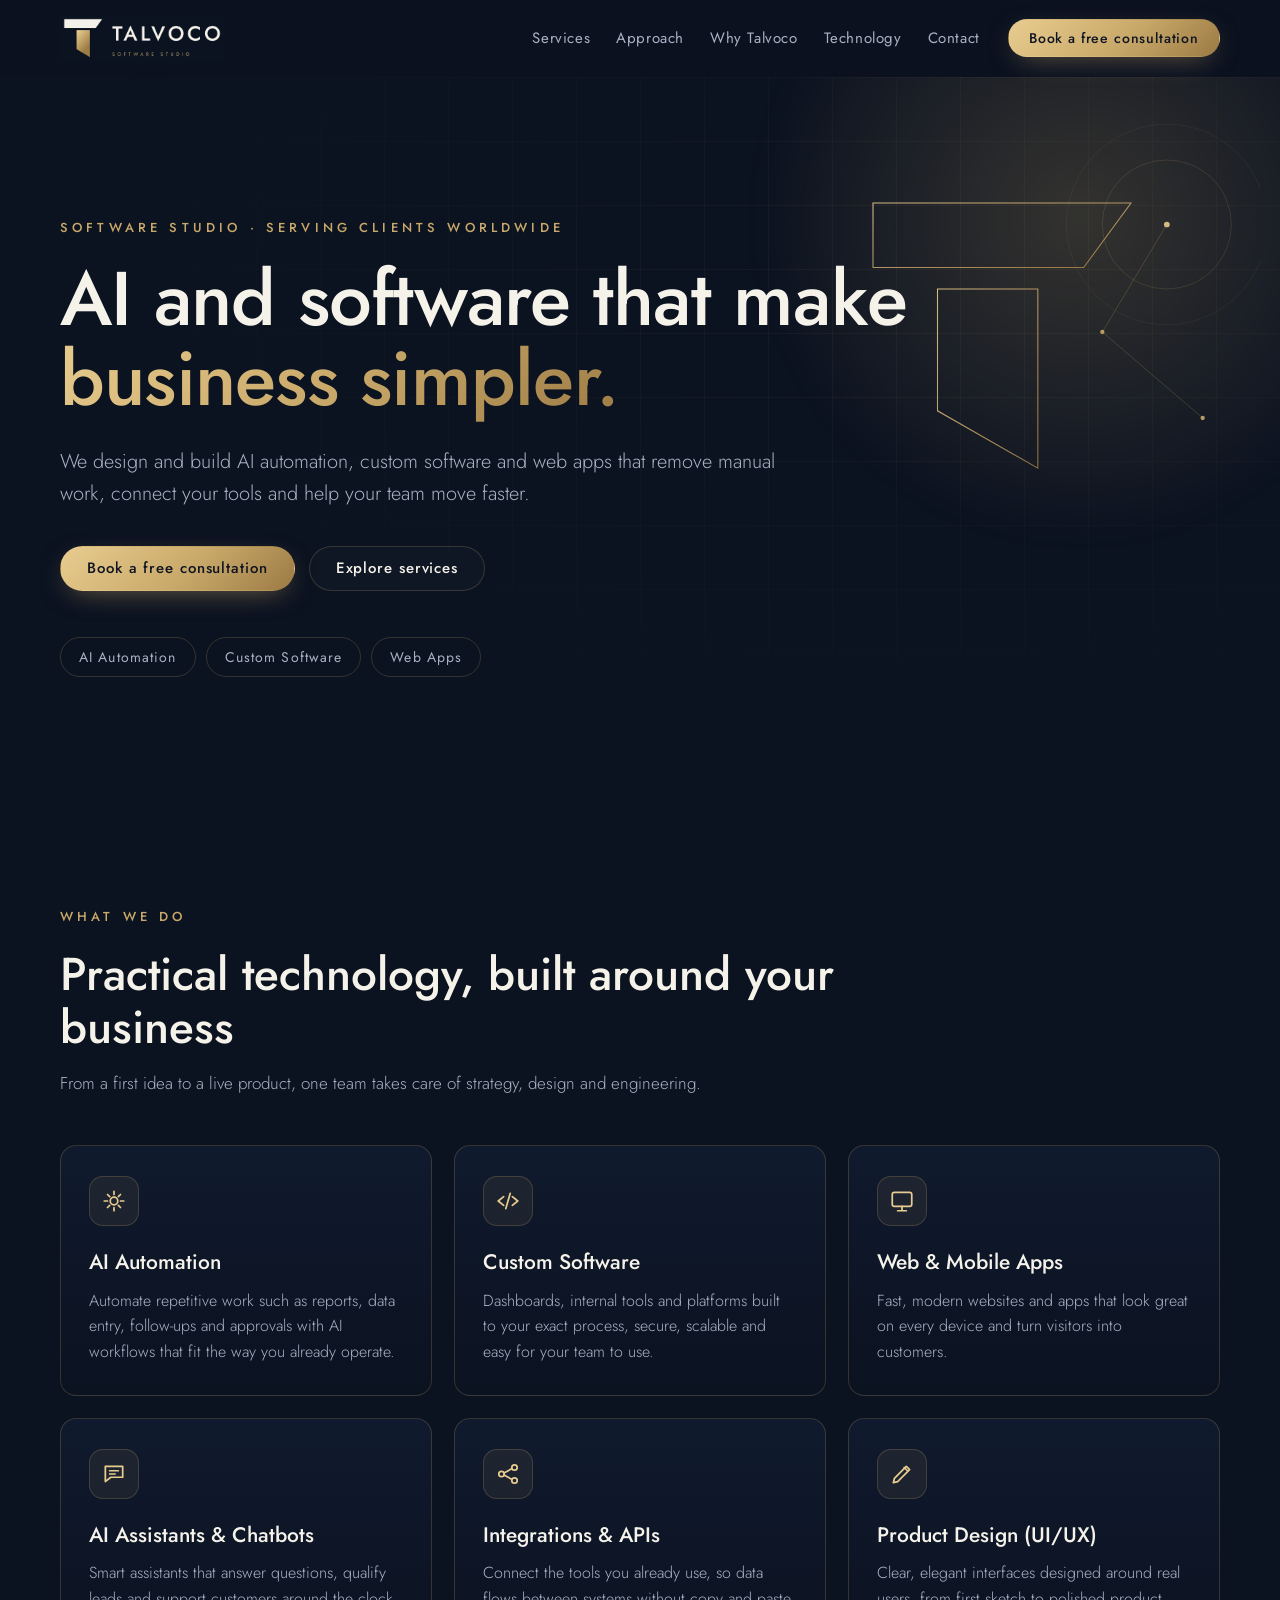
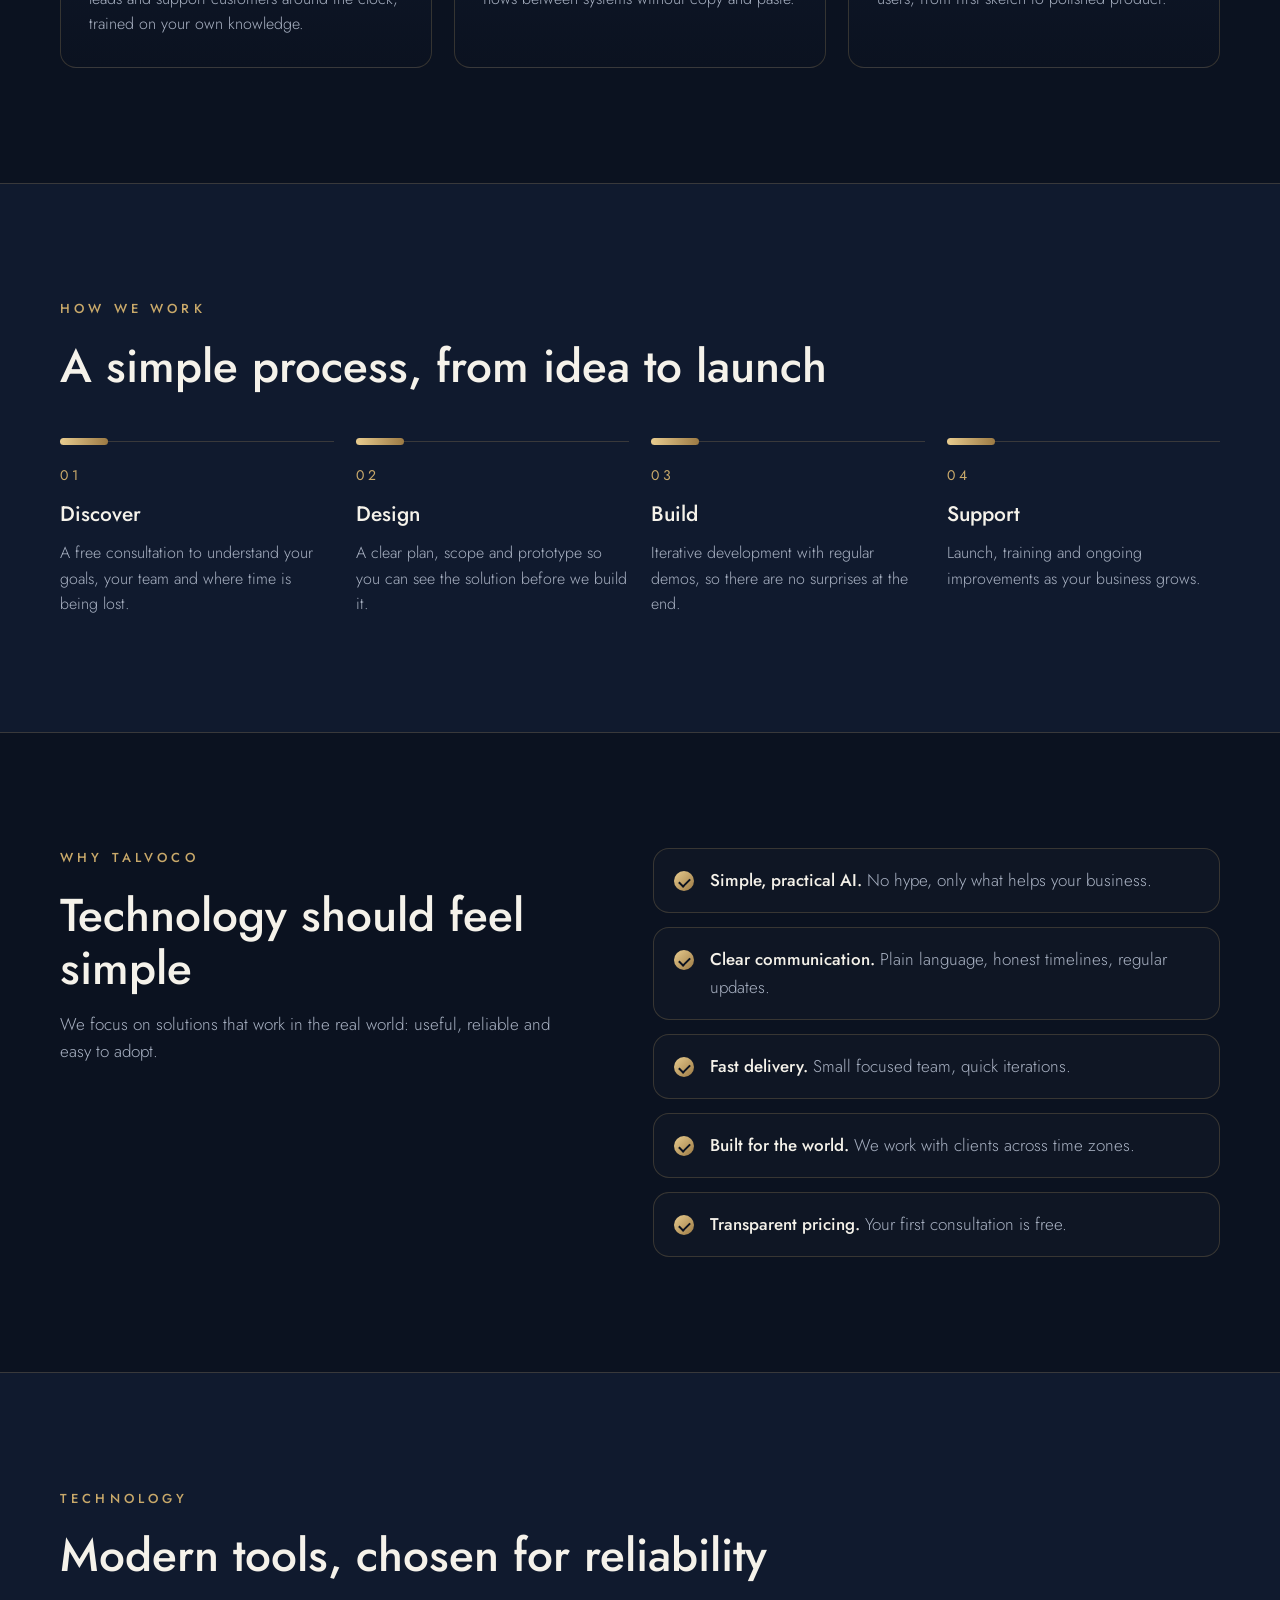
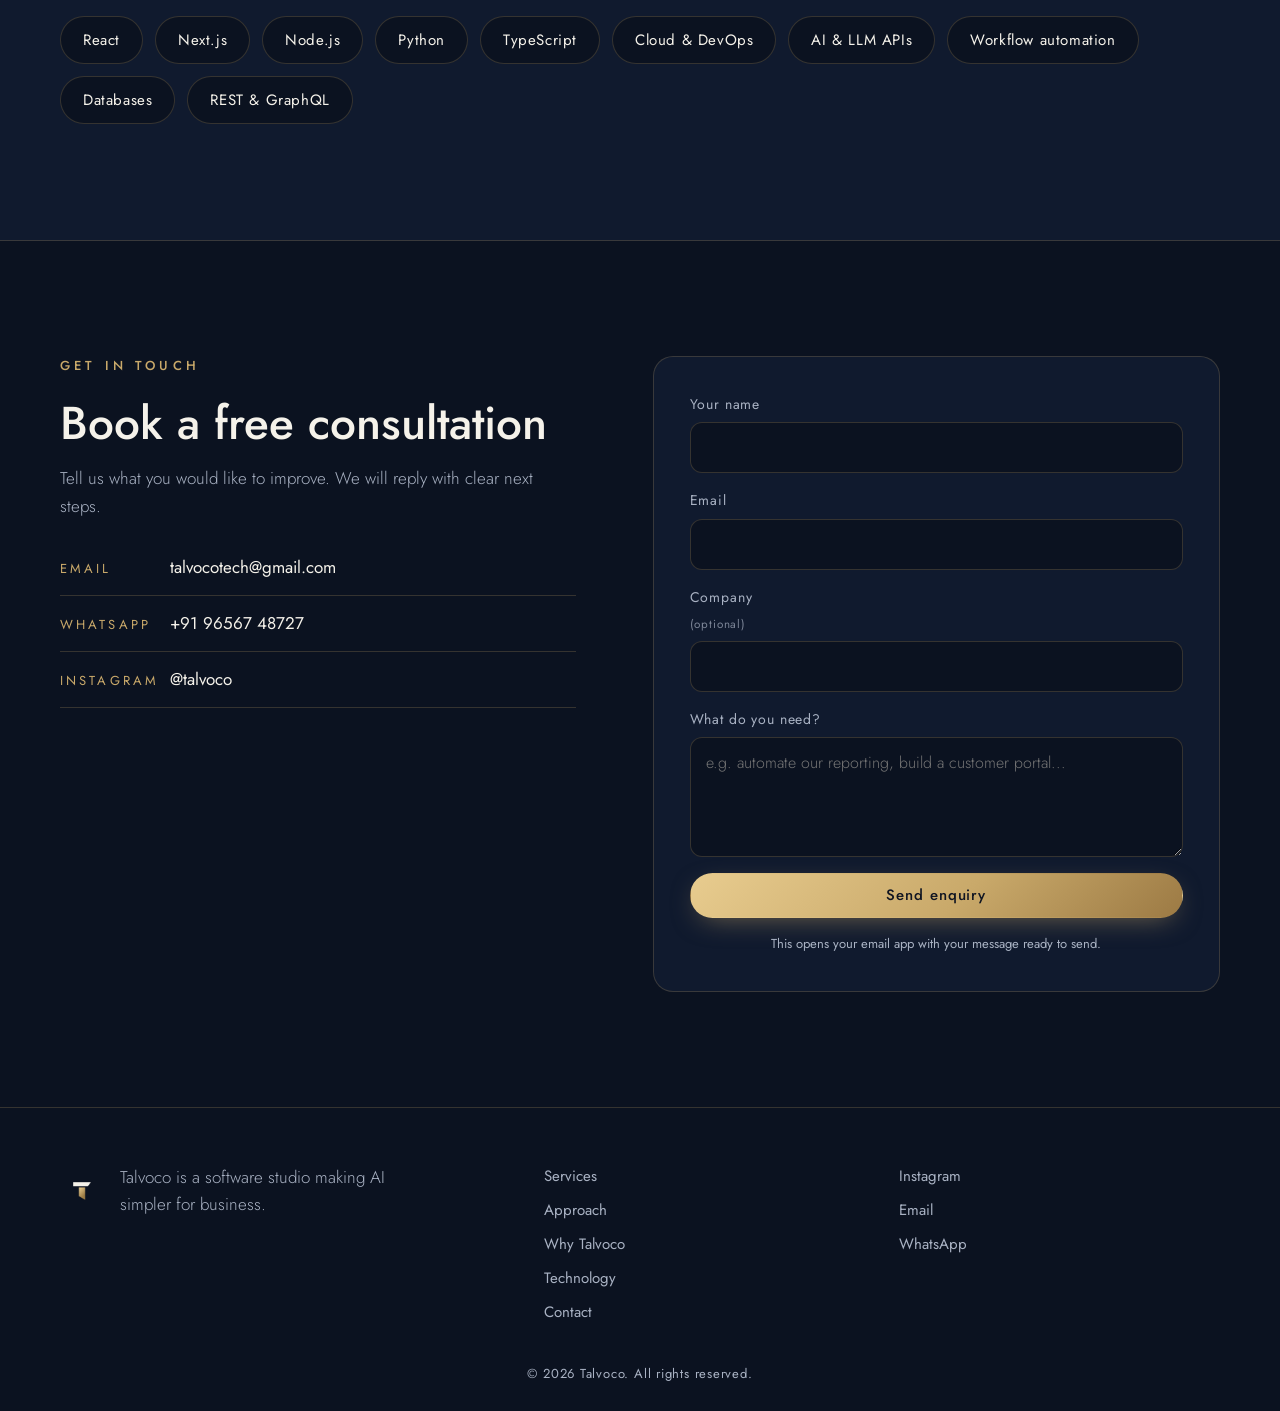
==== index.html @ 71b77b70 "Talvoco company website Co-Authored-By: Claude Sonnet 5.5 <noreply@anthropic.com>" ====
<!doctype html>
<html lang="en">
<head>
<meta charset="utf-8">
<meta name="viewport" content="width=device-width, initial-scale=1">
<title>Talvoco | AI Automation, Custom Software & Web Apps</title>
<meta name="description" content="Talvoco is a software studio on a mission to make AI simpler for business. AI automation, custom software and web apps for companies worldwide. Book a free consultation.">
<meta name="theme-color" content="#0B1220">
<link rel="canonical" href="https://talvoco.com/">
<link rel="icon" href="assets/img/favicon.ico" sizes="any">
<link rel="icon" type="image/png" sizes="32x32" href="assets/img/favicon-32.png">
<link rel="apple-touch-icon" href="assets/img/apple-touch-icon.png">
<meta property="og:type" content="website">
<meta property="og:site_name" content="Talvoco">
<meta property="og:title" content="Talvoco | AI Automation, Custom Software & Web Apps">
<meta property="og:description" content="Making AI simpler for business. Serving clients worldwide. Book a free consultation.">
<meta property="og:url" content="https://talvoco.com/">
<meta property="og:image" content="https://talvoco.com/assets/img/og-image.jpg">
<meta name="twitter:card" content="summary_large_image">
<link rel="preconnect" href="https://fonts.googleapis.com">
<link rel="preconnect" href="https://fonts.gstatic.com" crossorigin>
<link href="https://fonts.googleapis.com/css2?family=Jost:wght@300;400;500;600&display=swap" rel="stylesheet">
<link rel="stylesheet" href="assets/css/style.css">
<script type="application/ld+json">{"@context":"https://schema.org","@type":"Organization","name":"Talvoco","url":"https://talvoco.com","logo":"https://talvoco.com/assets/img/mark.png","email":"talvocotech@gmail.com","sameAs":["https://www.instagram.com/talvoco"],"description":"Software studio: AI automation, custom software and web apps for businesses worldwide."}</script>
</head>
<body>
<a class="skip" href="#main">Skip to content</a>
<header class="site-header" id="top">
  <div class="wrap bar">
    <a class="brand" href="#top" aria-label="Talvoco home"><img src="assets/img/logo-dark.webp" alt="Talvoco Software Studio" width="180" height="51"></a>
    <nav id="nav" class="nav" aria-label="Main">
      <a href="#services">Services</a><a href="#approach">Approach</a><a href="#why">Why Talvoco</a><a href="#technology">Technology</a><a href="#contact">Contact</a>
    </nav>
    <a class="btn btn-gold btn-sm hide-sm" href="#contact">Book a free consultation</a>
    <button class="burger" id="burger" aria-label="Menu" aria-expanded="false" aria-controls="nav"><span></span><span></span></button>
  </div>
</header>

<main id="main">
<section class="hero">
  <div class="glow" aria-hidden="true"></div>
  <svg class="hero-art" viewBox="0 0 600 600" aria-hidden="true"><defs><linearGradient id="g1" x1="0" y1="0" x2="1" y2="1"><stop offset="0" stop-color="#E8CC8F"/><stop offset="1" stop-color="#9C7A44"/></linearGradient></defs>
    <path d="M60 120h360l-66 90H60z" fill="none" stroke="url(#g1)" stroke-width="1.5"/>
    <path d="M150 240h140v250l-140-80z" fill="none" stroke="url(#g1)" stroke-width="1.5"/>
    <circle cx="470" cy="150" r="90" fill="none" stroke="#C9A96A" stroke-opacity=".25"/><circle cx="470" cy="150" r="140" fill="none" stroke="#C9A96A" stroke-opacity=".12"/>
    <circle cx="470" cy="150" r="4" fill="#E8CC8F"/><circle cx="380" cy="300" r="3" fill="#C9A96A"/><circle cx="520" cy="420" r="3" fill="#C9A96A"/>
    <path d="M470 150L380 300L520 420" fill="none" stroke="#C9A96A" stroke-opacity=".35"/></svg>
  <div class="wrap hero-in">
    <p class="eyebrow">Software Studio · Serving clients worldwide</p>
    <h1>AI and software that make <span class="gold-text">business simpler.</span></h1>
    <p class="lead">We design and build AI automation, custom software and web apps that remove manual work, connect your tools and help your team move faster.</p>
    <div class="cta-row"><a class="btn btn-gold" href="#contact">Book a free consultation</a><a class="btn btn-ghost" href="#services">Explore services</a></div>
    <ul class="pills" aria-label="What we do"><li>AI Automation</li><li>Custom Software</li><li>Web Apps</li></ul>
  </div>
</section>

<section id="services" class="section">
  <div class="wrap">
    <p class="eyebrow">What we do</p>
    <h2>Practical technology, built around your business</h2>
    <p class="sub">From a first idea to a live product, one team takes care of strategy, design and engineering.</p>
    <div class="grid3">
      <article class="panel reveal"><span class="ico"><svg viewBox="0 0 24 24"><path d="M12 3v3M12 18v3M3 12h3M18 12h3M6 6l2 2M16 16l2 2M18 6l-2 2M8 16l-2 2"/><circle cx="12" cy="12" r="3.5"/></svg></span><h3>AI Automation</h3><p>Automate repetitive work such as reports, data entry, follow-ups and approvals with AI workflows that fit the way you already operate.</p></article>
      <article class="panel reveal"><span class="ico"><svg viewBox="0 0 24 24"><path d="M8 8l-5 4 5 4M16 8l5 4-5 4M14 5l-4 14"/></svg></span><h3>Custom Software</h3><p>Dashboards, internal tools and platforms built to your exact process, secure, scalable and easy for your team to use.</p></article>
      <article class="panel reveal"><span class="ico"><svg viewBox="0 0 24 24"><rect x="3" y="4" width="18" height="13" rx="2"/><path d="M8 21h8M12 17v4"/></svg></span><h3>Web &amp; Mobile Apps</h3><p>Fast, modern websites and apps that look great on every device and turn visitors into customers.</p></article>
      <article class="panel reveal"><span class="ico"><svg viewBox="0 0 24 24"><path d="M4 5h16v10H9l-5 4z"/><path d="M8 9h8M8 12h5"/></svg></span><h3>AI Assistants &amp; Chatbots</h3><p>Smart assistants that answer questions, qualify leads and support customers around the clock, trained on your own knowledge.</p></article>
      <article class="panel reveal"><span class="ico"><svg viewBox="0 0 24 24"><circle cx="6" cy="12" r="2.5"/><circle cx="18" cy="6" r="2.5"/><circle cx="18" cy="18" r="2.5"/><path d="M8.3 11l7.4-4M8.3 13l7.4 4"/></svg></span><h3>Integrations &amp; APIs</h3><p>Connect the tools you already use, so data flows between systems without copy and paste.</p></article>
      <article class="panel reveal"><span class="ico"><svg viewBox="0 0 24 24"><path d="M4 20l4-1 11-11-3-3L5 16z"/><path d="M14 6l3 3"/></svg></span><h3>Product Design (UI/UX)</h3><p>Clear, elegant interfaces designed around real users, from first sketch to polished product.</p></article>
    </div>
  </div>
</section>

<section id="approach" class="section alt">
  <div class="wrap">
    <p class="eyebrow">How we work</p>
    <h2>A simple process, from idea to launch</h2>
    <ol class="steps">
      <li class="reveal"><span class="num">01</span><h3>Discover</h3><p>A free consultation to understand your goals, your team and where time is being lost.</p></li>
      <li class="reveal"><span class="num">02</span><h3>Design</h3><p>A clear plan, scope and prototype so you can see the solution before we build it.</p></li>
      <li class="reveal"><span class="num">03</span><h3>Build</h3><p>Iterative development with regular demos, so there are no surprises at the end.</p></li>
      <li class="reveal"><span class="num">04</span><h3>Support</h3><p>Launch, training and ongoing improvements as your business grows.</p></li>
    </ol>
  </div>
</section>

<section id="why" class="section">
  <div class="wrap split">
    <div>
      <p class="eyebrow">Why Talvoco</p>
      <h2>Technology should feel simple</h2>
      <p class="sub">We focus on solutions that work in the real world: useful, reliable and easy to adopt.</p>
    </div>
    <ul class="checks">
      <li><b>Simple, practical AI.</b> No hype, only what helps your business.</li>
      <li><b>Clear communication.</b> Plain language, honest timelines, regular updates.</li>
      <li><b>Fast delivery.</b> Small focused team, quick iterations.</li>
      <li><b>Built for the world.</b> We work with clients across time zones.</li>
      <li><b>Transparent pricing.</b> Your first consultation is free.</li>
    </ul>
  </div>
</section>

<section id="technology" class="section alt">
  <div class="wrap">
    <p class="eyebrow">Technology</p>
    <h2>Modern tools, chosen for reliability</h2>
    <ul class="chips"><li>React</li><li>Next.js</li><li>Node.js</li><li>Python</li><li>TypeScript</li><li>Cloud &amp; DevOps</li><li>AI &amp; LLM APIs</li><li>Workflow automation</li><li>Databases</li><li>REST &amp; GraphQL</li></ul>
  </div>
</section>

<section id="contact" class="section">
  <div class="wrap split">
    <div>
      <p class="eyebrow">Get in touch</p>
      <h2>Book a free consultation</h2>
      <p class="sub">Tell us what you would like to improve. We will reply with clear next steps.</p>
      <ul class="contact-list">
        <li><span>Email</span><a href="mailto:talvocotech@gmail.com">talvocotech@gmail.com</a></li>
        <li><span>WhatsApp</span><a href="https://wa.me/919656748727" target="_blank" rel="noopener">+91 96567 48727</a></li>
        <li><span>Instagram</span><a href="https://www.instagram.com/talvoco" target="_blank" rel="noopener">@talvoco</a></li>
      </ul>
    </div>
    <form id="form" class="form" novalidate>
      <label>Your name<input name="name" required autocomplete="name"></label>
      <label>Email<input name="email" type="email" required autocomplete="email"></label>
      <label>Company <small>(optional)</small><input name="company" autocomplete="organization"></label>
      <label>What do you need?<textarea name="need" rows="4" required placeholder="e.g. automate our reporting, build a customer portal..."></textarea></label>
      <button class="btn btn-gold" type="submit">Send enquiry</button>
      <p class="note" id="note" role="status">This opens your email app with your message ready to send.</p>
    </form>
  </div>
</section>
</main>

<footer class="site-footer">
  <div class="wrap foot">
    <div class="foot-brand"><img src="assets/img/mark.png" alt="" width="44" height="44"><p>Talvoco is a software studio making AI simpler for business.</p></div>
    <nav aria-label="Footer"><a href="#services">Services</a><a href="#approach">Approach</a><a href="#why">Why Talvoco</a><a href="#technology">Technology</a><a href="#contact">Contact</a></nav>
    <div class="foot-links"><a href="https://www.instagram.com/talvoco" target="_blank" rel="noopener">Instagram</a><a href="mailto:talvocotech@gmail.com">Email</a><a href="https://wa.me/919656748727" target="_blank" rel="noopener">WhatsApp</a></div>
  </div>
  <p class="copy">© <span id="yr">2026</span> Talvoco. All rights reserved.</p>
</footer>
<script src="assets/js/main.js" defer></script>
</body>
</html>
---- assets/css/style.css ----
:root{--navy:#0B1220;--navy2:#101A2E;--navy3:#162239;--ivory:#F5F2EA;--muted:#A9B2C3;--gold:#C9A96A;--gold1:#E8CC8F;--gold2:#9C7A44;--line:rgba(201,169,106,.22);--r:16px;--max:1160px}
*{box-sizing:border-box;margin:0;padding:0}
html{scroll-behavior:smooth;scroll-padding-top:84px}
body{font-family:'Jost',system-ui,-apple-system,'Segoe UI',Roboto,sans-serif;background:var(--navy);color:var(--ivory);line-height:1.6;font-size:17px;-webkit-font-smoothing:antialiased;overflow-x:hidden}
img{max-width:100%;display:block}a{color:inherit;text-decoration:none}ul,ol{list-style:none}
.wrap{width:min(var(--max),92%);margin:0 auto}
.skip{position:absolute;left:-999px;top:8px;background:var(--gold);color:var(--navy);padding:8px 14px;border-radius:8px;z-index:100}.skip:focus{left:8px}
:focus-visible{outline:2px solid var(--gold1);outline-offset:3px;border-radius:6px}
/* header */
.site-header{position:sticky;top:0;z-index:50;background:rgba(11,18,32,.82);backdrop-filter:blur(14px);-webkit-backdrop-filter:blur(14px);border-bottom:1px solid transparent;transition:border-color .3s}
.site-header.scrolled{border-bottom-color:var(--line)}
.bar{display:flex;align-items:center;gap:28px;height:76px}
.brand img{height:46px;width:auto}
.nav{display:flex;gap:26px;margin-left:auto;font-size:15px;letter-spacing:.04em}
.nav a{color:var(--muted);transition:color .2s}.nav a:hover{color:var(--gold1)}
.burger{display:none;margin-left:auto;background:none;border:0;width:42px;height:42px;cursor:pointer;position:relative}
.burger span{position:absolute;left:9px;right:9px;height:2px;background:var(--ivory);transition:.3s}.burger span:first-child{top:16px}.burger span:last-child{top:25px}
.burger[aria-expanded=true] span:first-child{top:20px;transform:rotate(45deg)}.burger[aria-expanded=true] span:last-child{top:20px;transform:rotate(-45deg)}
/* buttons */
.btn{display:inline-flex;align-items:center;justify-content:center;gap:8px;padding:14px 26px;border-radius:999px;font:500 15px/1 'Jost',sans-serif;letter-spacing:.06em;border:1px solid transparent;cursor:pointer;transition:transform .2s,box-shadow .25s,background .25s}
.btn-sm{padding:11px 20px;font-size:14px}
.btn-gold{background:linear-gradient(135deg,var(--gold1),var(--gold) 55%,var(--gold2));color:#101522;box-shadow:0 8px 28px -10px rgba(201,169,106,.6)}.btn-gold:hover{transform:translateY(-2px);box-shadow:0 14px 34px -10px rgba(201,169,106,.75)}
.btn-ghost{border-color:var(--line);color:var(--ivory);background:rgba(255,255,255,.02)}.btn-ghost:hover{border-color:var(--gold);background:rgba(201,169,106,.08)}
/* hero */
.hero{position:relative;padding:clamp(70px,11vw,150px) 0 clamp(60px,9vw,120px);overflow:hidden;isolation:isolate}
.hero:before{content:"";position:absolute;inset:0;z-index:-2;background-image:linear-gradient(rgba(201,169,106,.06) 1px,transparent 1px),linear-gradient(90deg,rgba(201,169,106,.06) 1px,transparent 1px);background-size:64px 64px;mask-image:radial-gradient(ellipse at 70% 30%,#000 10%,transparent 70%);-webkit-mask-image:radial-gradient(ellipse at 70% 30%,#000 10%,transparent 70%)}
.glow{position:absolute;z-index:-1;width:720px;height:720px;right:-160px;top:-220px;background:radial-gradient(circle,rgba(201,169,106,.22),transparent 65%);filter:blur(10px)}
.hero-art{position:absolute;right:max(1%,calc((100vw - var(--max))/2 - 40px));top:40px;width:min(430px,34vw);opacity:.9;z-index:-1;animation:float 9s ease-in-out infinite}
@keyframes float{50%{transform:translateY(-14px)}}
.hero-in{max-width:var(--max)}
.eyebrow{font-size:13px;letter-spacing:.32em;text-transform:uppercase;color:var(--gold);margin-bottom:20px;font-weight:500}
h1{font-size:clamp(38px,6.4vw,76px);line-height:1.06;font-weight:500;letter-spacing:-.01em;max-width:11.5em}
.gold-text{background:linear-gradient(135deg,var(--gold1),var(--gold) 50%,var(--gold2));-webkit-background-clip:text;background-clip:text;color:transparent}
.lead{max-width:36em;margin:26px 0 36px;color:var(--muted);font-size:clamp(17px,1.6vw,20px);font-weight:300}
.cta-row{display:flex;flex-wrap:wrap;gap:14px}
.pills{display:flex;flex-wrap:wrap;gap:10px;margin-top:46px}.pills li{border:1px solid var(--line);border-radius:999px;padding:8px 18px;font-size:14px;letter-spacing:.08em;color:var(--muted)}
/* sections */
.section{padding:clamp(64px,9vw,120px) 0}.alt{background:var(--navy2);border-block:1px solid var(--line)}
h2{font-size:clamp(28px,4vw,46px);line-height:1.15;font-weight:500;max-width:18em}
.sub{color:var(--muted);max-width:40em;margin-top:16px;font-weight:300}
h3{font-size:21px;font-weight:500;margin-bottom:8px}
.grid3{display:grid;grid-template-columns:repeat(3,1fr);gap:22px;margin-top:48px}
.panel{background:linear-gradient(180deg,var(--navy2),var(--navy));border:1px solid var(--line);border-radius:var(--r);padding:30px 28px;transition:transform .3s,border-color .3s,box-shadow .3s}
.panel:hover{transform:translateY(-6px);border-color:rgba(201,169,106,.55);box-shadow:0 24px 50px -28px rgba(201,169,106,.45)}
.panel p{color:var(--muted);font-weight:300;font-size:16px}
.ico{display:grid;place-items:center;width:50px;height:50px;border-radius:14px;border:1px solid var(--line);background:rgba(201,169,106,.08);margin-bottom:20px}
.ico svg{width:26px;height:26px;fill:none;stroke:var(--gold1);stroke-width:1.6;stroke-linecap:round;stroke-linejoin:round}
.steps{display:grid;grid-template-columns:repeat(4,1fr);gap:22px;margin-top:48px;counter-reset:s}
.steps li{position:relative;padding-top:22px;border-top:1px solid var(--line)}
.steps li:before{content:"";position:absolute;top:-4px;left:0;width:48px;height:7px;border-radius:4px;background:linear-gradient(90deg,var(--gold1),var(--gold2))}
.num{display:block;font-size:14px;letter-spacing:.3em;color:var(--gold);margin-bottom:12px}
.steps p{color:var(--muted);font-weight:300;font-size:16px}
.split{display:grid;grid-template-columns:1fr 1.1fr;gap:clamp(34px,6vw,90px);align-items:start}
.checks{display:grid;gap:14px}.checks li{position:relative;padding:18px 20px 18px 56px;border:1px solid var(--line);border-radius:var(--r);background:rgba(255,255,255,.02);color:var(--muted);font-weight:300}
.checks li b{color:var(--ivory);font-weight:500}
.checks li:before{content:"";position:absolute;left:20px;top:22px;width:20px;height:20px;border-radius:50%;background:linear-gradient(135deg,var(--gold1),var(--gold2))}
.checks li:after{content:"";position:absolute;left:27px;top:27px;width:5px;height:9px;border:solid var(--navy);border-width:0 2px 2px 0;transform:rotate(45deg)}
.chips{display:flex;flex-wrap:wrap;gap:12px;margin-top:34px}.chips li{padding:11px 22px;border:1px solid var(--line);border-radius:999px;background:var(--navy);font-size:15px;letter-spacing:.04em;color:var(--ivory)}
/* contact */
.contact-list{margin-top:34px;display:grid;gap:14px}.contact-list li{display:flex;gap:18px;align-items:baseline;border-bottom:1px solid var(--line);padding-bottom:14px}
.contact-list span{width:92px;font-size:13px;letter-spacing:.24em;text-transform:uppercase;color:var(--gold)}.contact-list a{color:var(--ivory)}.contact-list a:hover{color:var(--gold1)}
.form{display:grid;gap:16px;background:var(--navy2);border:1px solid var(--line);border-radius:20px;padding:clamp(22px,3vw,36px)}
.form label{display:grid;gap:7px;font-size:14px;letter-spacing:.06em;color:var(--muted)}.form small{opacity:.7}
.form input,.form textarea{font:300 16px 'Jost',sans-serif;color:var(--ivory);background:var(--navy);border:1px solid var(--line);border-radius:12px;padding:13px 15px;width:100%;transition:border-color .2s,box-shadow .2s}
.form input:focus,.form textarea:focus{outline:0;border-color:var(--gold);box-shadow:0 0 0 3px rgba(201,169,106,.15)}
.form [aria-invalid=true]{border-color:#e08a8a}
.note{font-size:13px;color:var(--muted);text-align:center}
/* footer */
.site-footer{border-top:1px solid var(--line);padding:56px 0 26px;background:var(--navy)}
.foot{display:grid;grid-template-columns:1.4fr 1fr 1fr;gap:34px;align-items:start}
.foot-brand{display:flex;gap:16px;align-items:center;color:var(--muted);font-weight:300;max-width:22em}.foot-brand img{border-radius:10px}
.site-footer nav,.foot-links{display:grid;gap:10px;color:var(--muted);font-size:15px}.site-footer a:hover{color:var(--gold1)}
.copy{text-align:center;color:var(--muted);font-size:13px;margin-top:40px;letter-spacing:.06em}
/* reveal */
.reveal{opacity:0;transform:translateY(22px);transition:opacity .7s ease,transform .7s ease}.reveal.in{opacity:1;transform:none}
@media (prefers-reduced-motion:reduce){*{animation:none!important;transition:none!important;scroll-behavior:auto!important}.reveal{opacity:1;transform:none}}
@media (max-width:980px){.grid3{grid-template-columns:repeat(2,1fr)}.steps{grid-template-columns:repeat(2,1fr)}.split{grid-template-columns:1fr}.hero-art{opacity:.35;width:70vw}.foot{grid-template-columns:1fr 1fr}.foot-brand{grid-column:1/-1}}
@media (max-width:820px){.hide-sm{display:none}.burger{display:block}
.nav{position:fixed;inset:76px 0 auto 0;flex-direction:column;gap:0;background:rgba(11,18,32,.97);border-bottom:1px solid var(--line);padding:10px 6% 20px;margin:0;transform:translateY(-130%);transition:transform .35s;z-index:-1}
.nav.open{transform:none}.nav a{padding:15px 0;border-bottom:1px solid var(--line);font-size:17px}}
@media (max-width:600px){body{font-size:16px}.grid3,.steps{grid-template-columns:1fr}.cta-row .btn{width:100%}.contact-list li{flex-direction:column;gap:4px}.foot{grid-template-columns:1fr}.brand img{height:40px}}
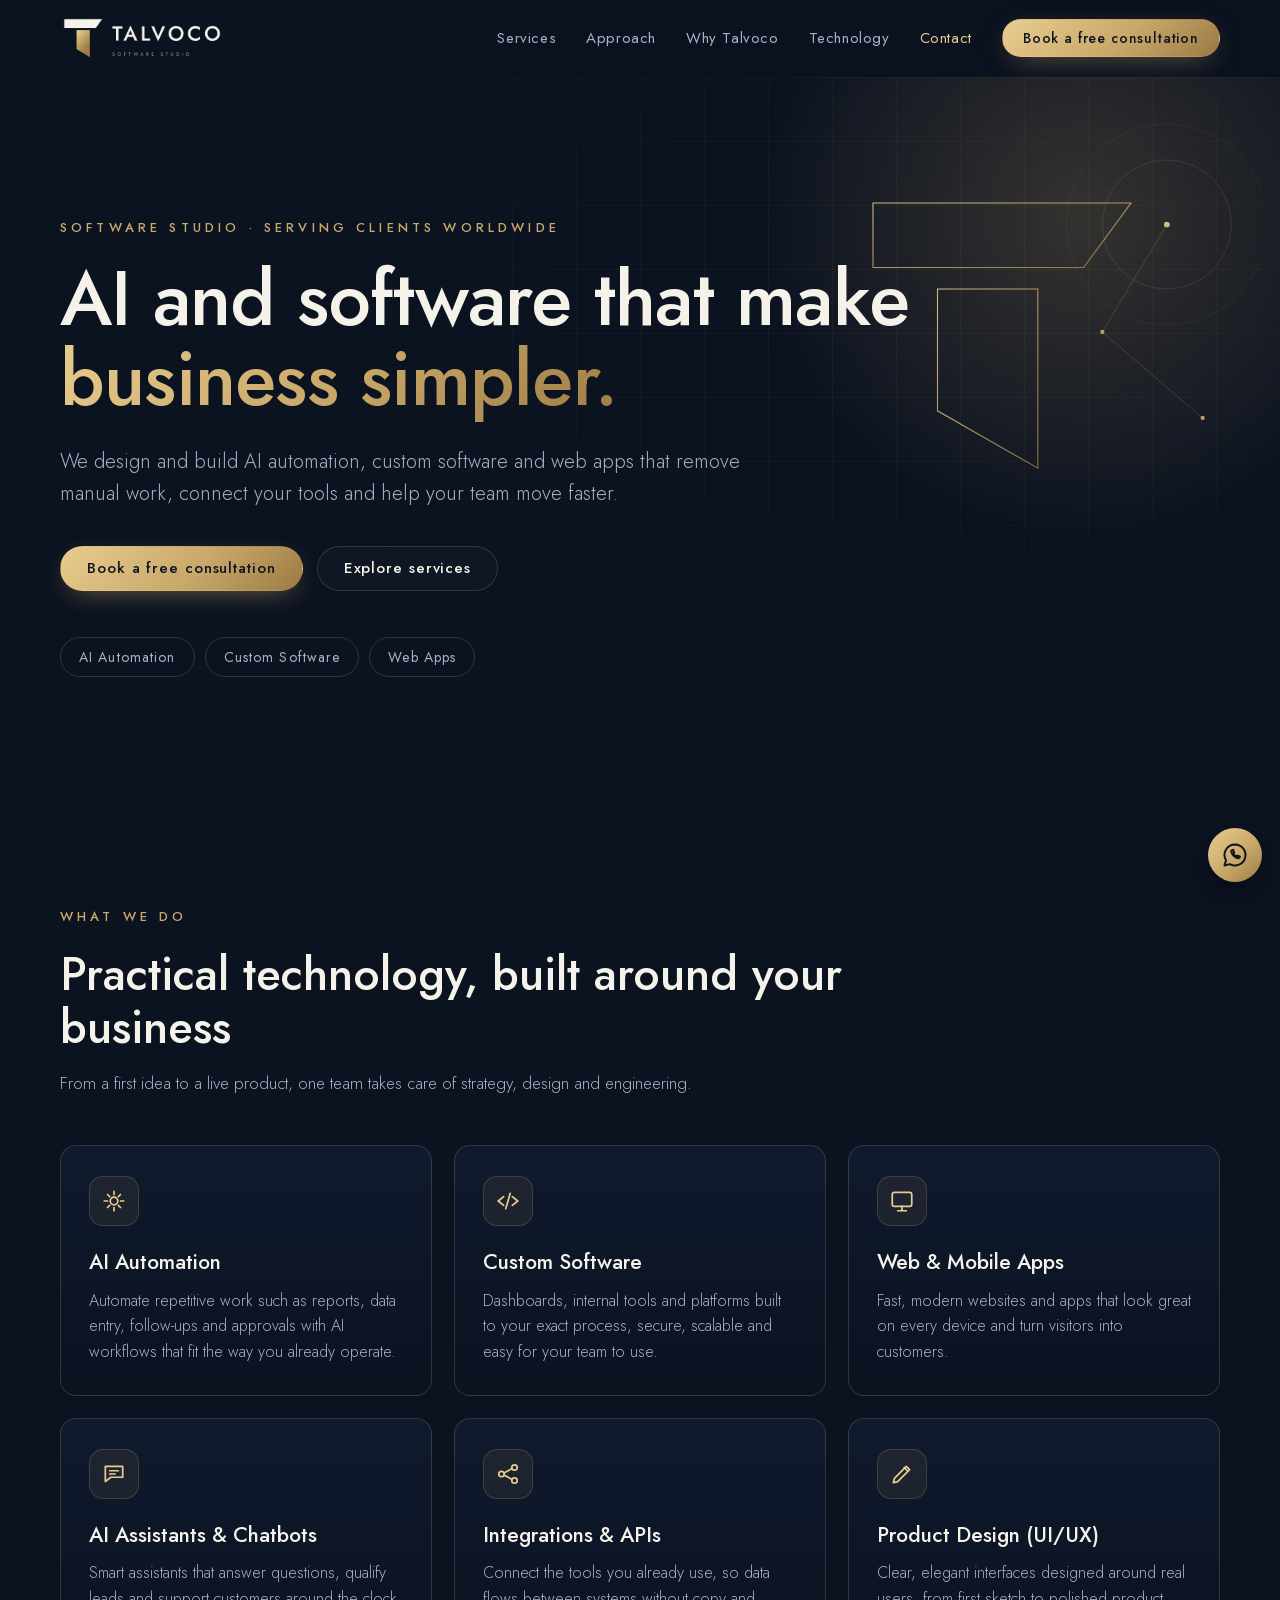
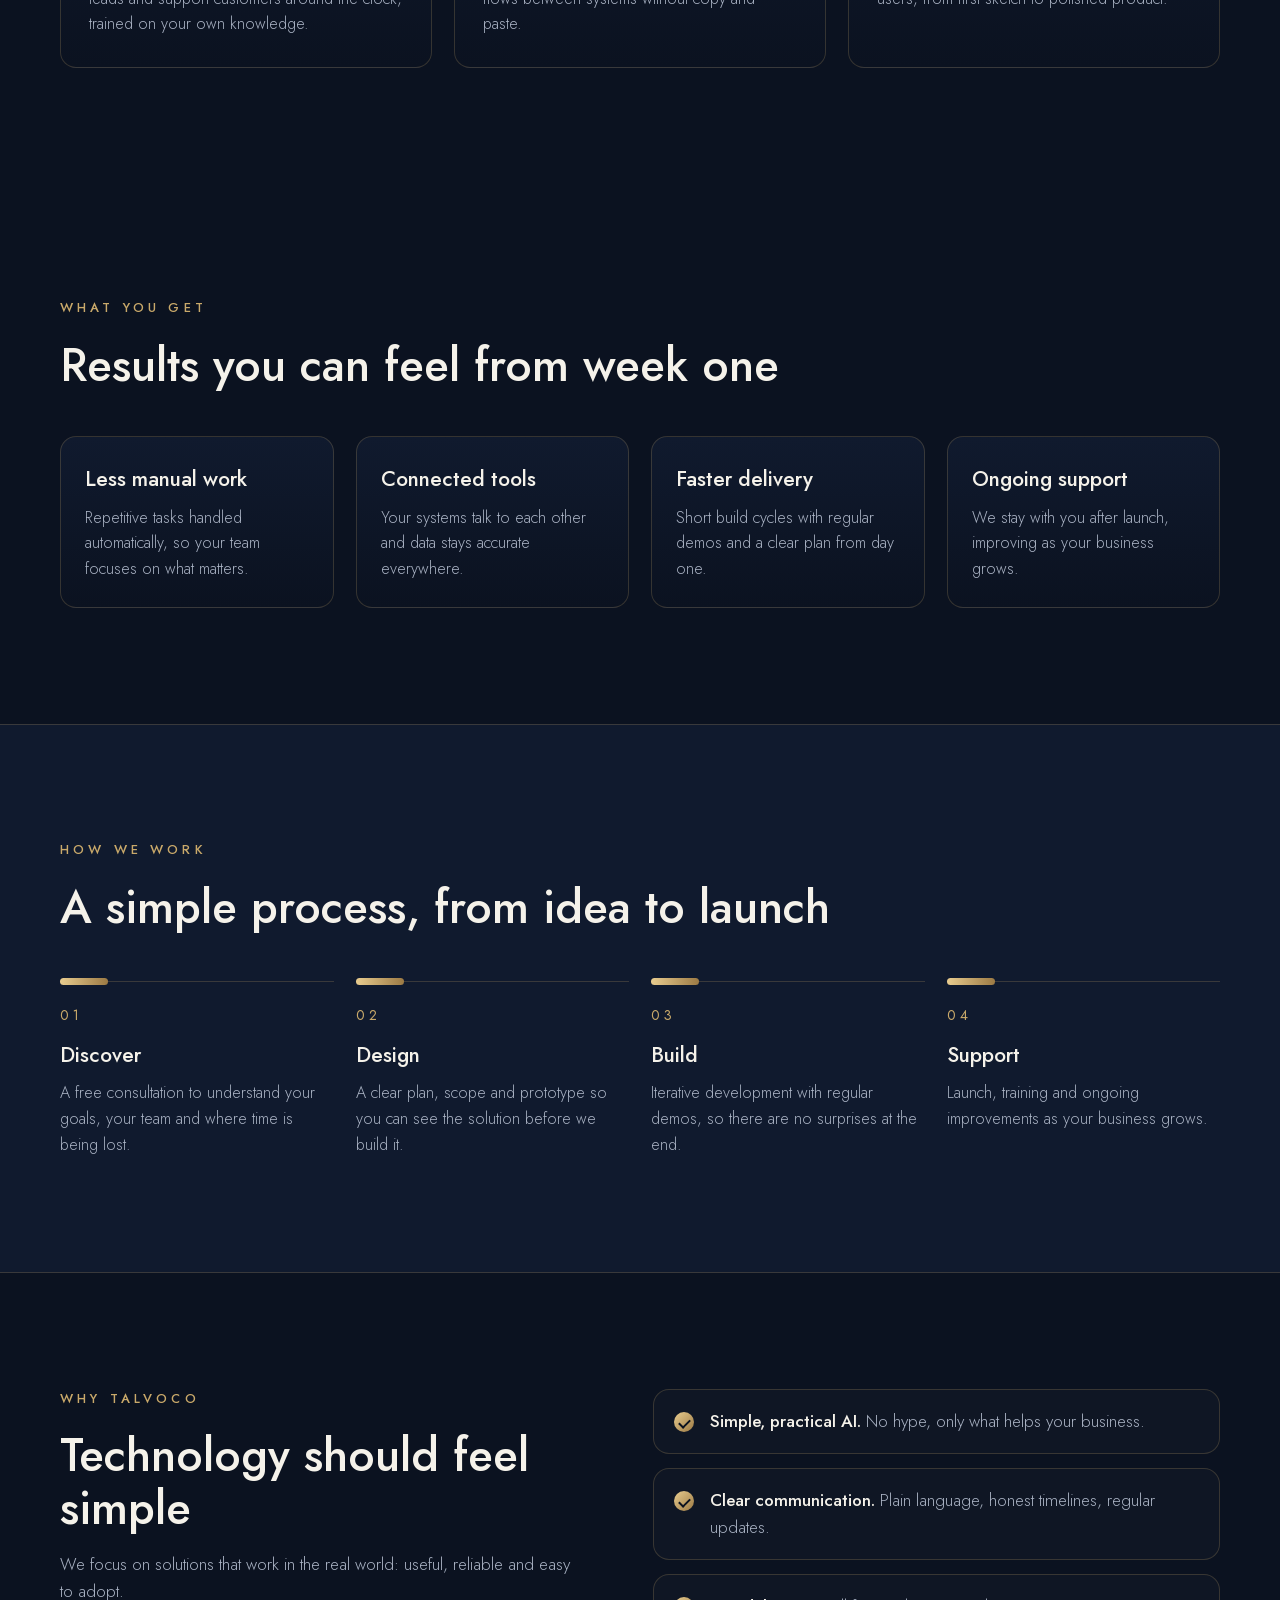
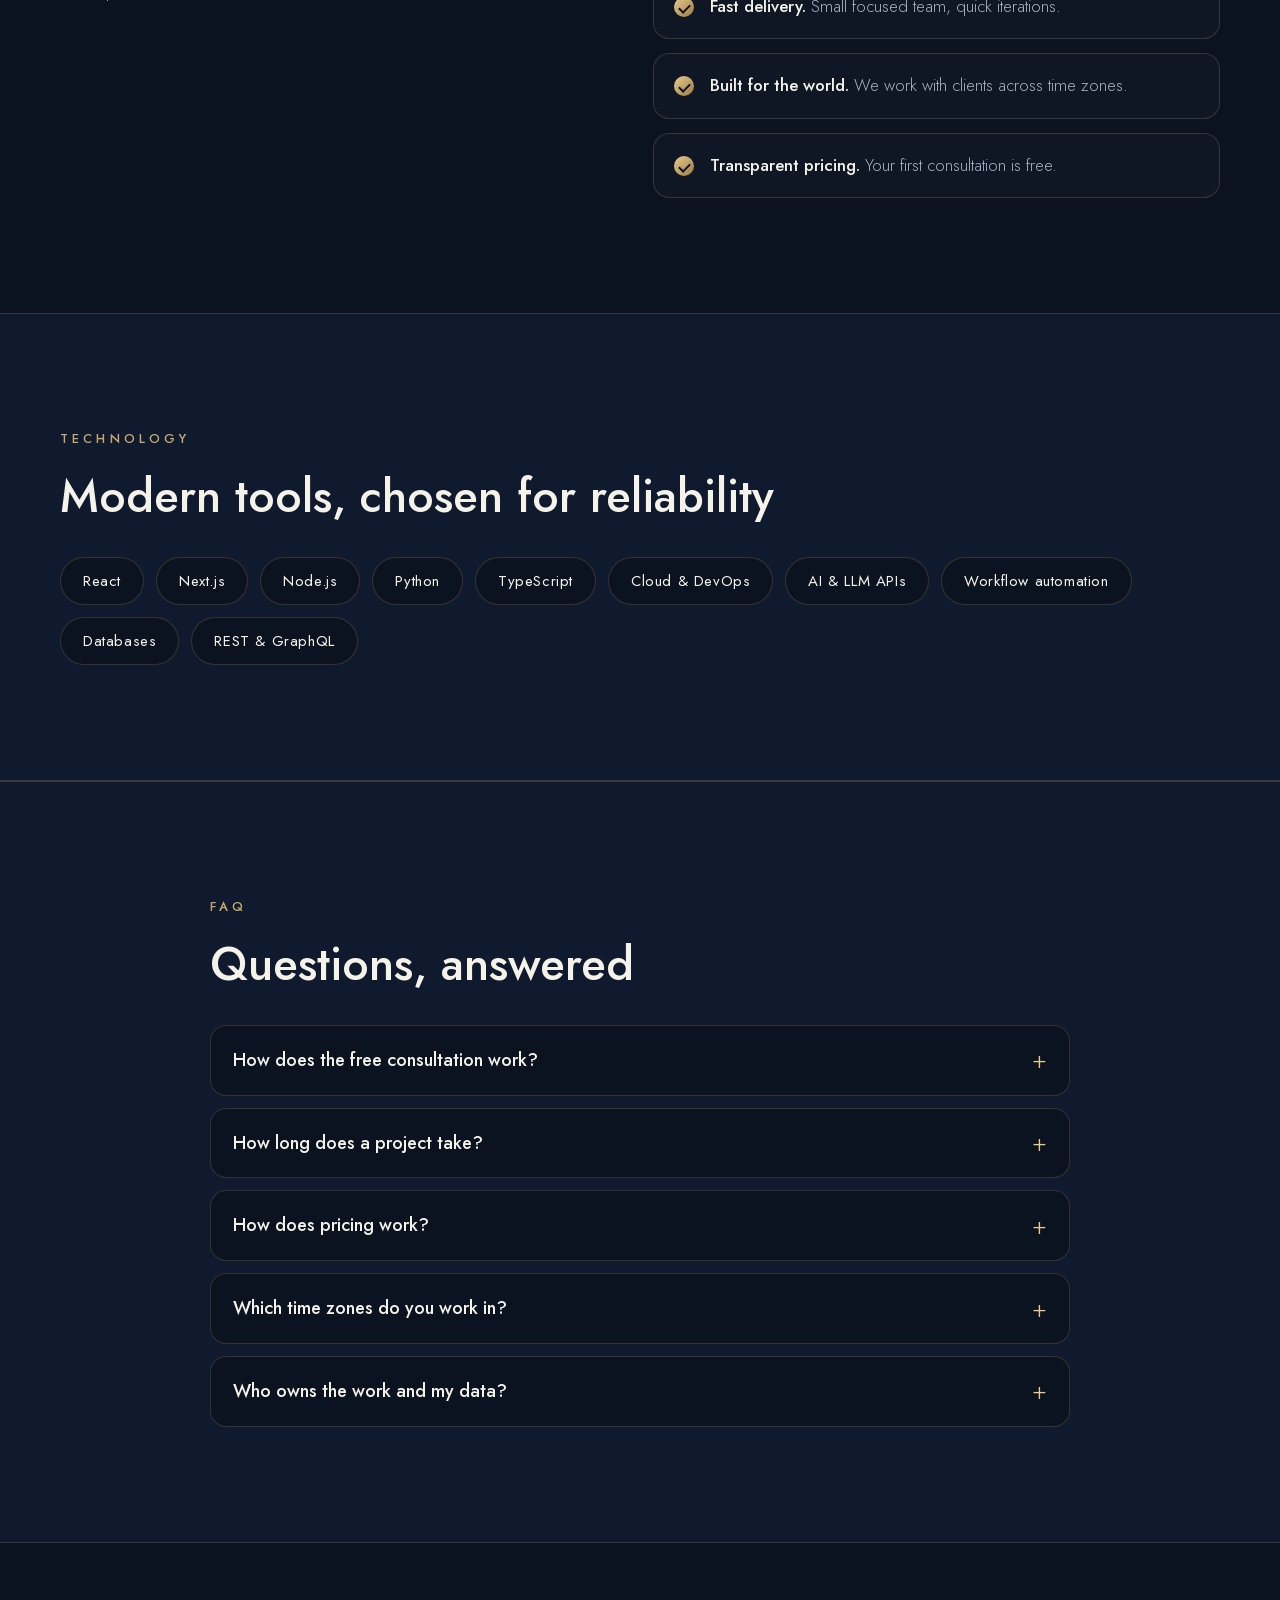
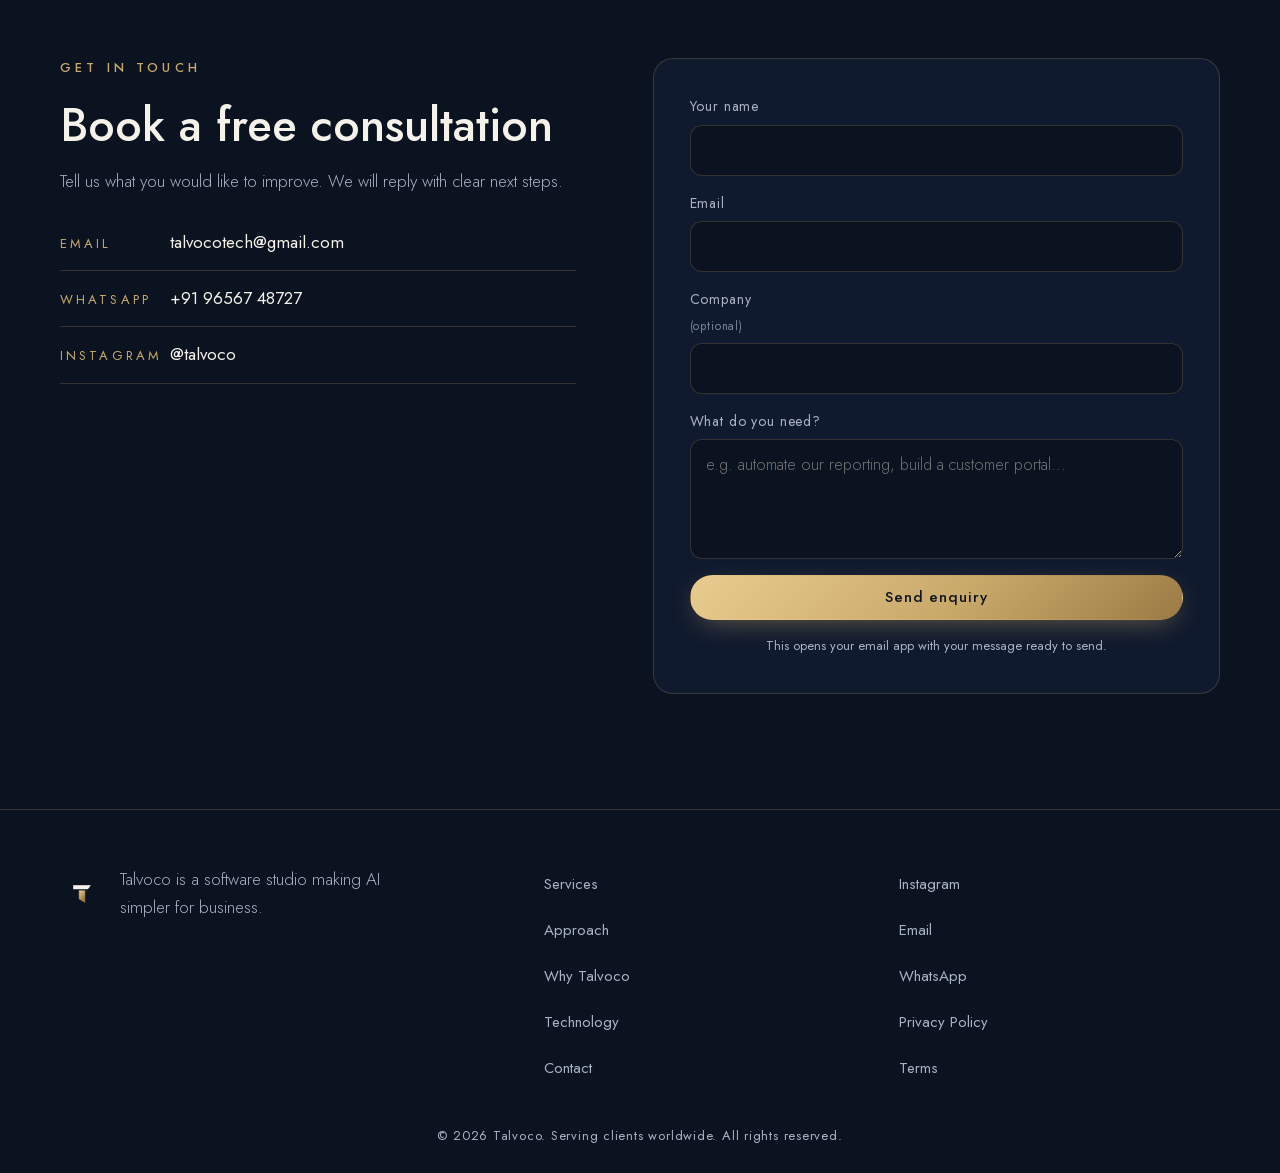
==== commit bf205897: "Standard pages, FAQ, self-hosted font and phone-first responsive redesign Co-Authored-By: Claude Son" ====
--- a/index.html
+++ b/index.html
@@ -17,11 +17,10 @@
 <meta property="og:url" content="https://talvoco.com/">
 <meta property="og:image" content="https://talvoco.com/assets/img/og-image.jpg">
 <meta name="twitter:card" content="summary_large_image">
-<link rel="preconnect" href="https://fonts.googleapis.com">
-<link rel="preconnect" href="https://fonts.gstatic.com" crossorigin>
-<link href="https://fonts.googleapis.com/css2?family=Jost:wght@300;400;500;600&display=swap" rel="stylesheet">
+<link rel="preload" href="assets/fonts/jost-latin.woff2" as="font" type="font/woff2" crossorigin>
+<link rel="manifest" href="site.webmanifest">
 <link rel="stylesheet" href="assets/css/style.css">
-<script type="application/ld+json">{"@context":"https://schema.org","@type":"Organization","name":"Talvoco","url":"https://talvoco.com","logo":"https://talvoco.com/assets/img/mark.png","email":"talvocotech@gmail.com","sameAs":["https://www.instagram.com/talvoco"],"description":"Software studio: AI automation, custom software and web apps for businesses worldwide."}</script>
+<script type="application/ld+json">{"@context":"https://schema.org","@type":"ProfessionalService","name":"Talvoco","url":"https://talvoco.com","logo":"https://talvoco.com/assets/img/mark.png","image":"https://talvoco.com/assets/img/og-image.jpg","email":"talvocotech@gmail.com","areaServed":"Worldwide","sameAs":["https://www.instagram.com/talvoco"],"description":"Software studio: AI automation, custom software and web apps for businesses worldwide.","makesOffer":[{"@type":"Offer","itemOffered":{"@type":"Service","name":"AI Automation"}},{"@type":"Offer","itemOffered":{"@type":"Service","name":"Custom Software"}},{"@type":"Offer","itemOffered":{"@type":"Service","name":"Web and Mobile Apps"}},{"@type":"Offer","itemOffered":{"@type":"Service","name":"AI Assistants and Chatbots"}}]}</script>
 </head>
 <body>
 <a class="skip" href="#main">Skip to content</a>
@@ -29,7 +28,7 @@
   <div class="wrap bar">
     <a class="brand" href="#top" aria-label="Talvoco home"><img src="assets/img/logo-dark.webp" alt="Talvoco Software Studio" width="180" height="51"></a>
     <nav id="nav" class="nav" aria-label="Main">
-      <a href="#services">Services</a><a href="#approach">Approach</a><a href="#why">Why Talvoco</a><a href="#technology">Technology</a><a href="#contact">Contact</a>
+      <a href="#services">Services</a><a href="#approach">Approach</a><a href="#why">Why Talvoco</a><a href="#technology">Technology</a><a href="#contact">Contact</a><a class="btn btn-gold nav-cta" href="#contact">Book a free consultation</a>
     </nav>
     <a class="btn btn-gold btn-sm hide-sm" href="#contact">Book a free consultation</a>
     <button class="burger" id="burger" aria-label="Menu" aria-expanded="false" aria-controls="nav"><span></span><span></span></button>
@@ -46,9 +45,9 @@
     <circle cx="470" cy="150" r="4" fill="#E8CC8F"/><circle cx="380" cy="300" r="3" fill="#C9A96A"/><circle cx="520" cy="420" r="3" fill="#C9A96A"/>
     <path d="M470 150L380 300L520 420" fill="none" stroke="#C9A96A" stroke-opacity=".35"/></svg>
   <div class="wrap hero-in">
-    <p class="eyebrow">Software Studio · Serving clients worldwide</p>
+    <p class="eyebrow">Software Studio<span class="hide-xs"> · Serving clients worldwide</span></p>
     <h1>AI and software that make <span class="gold-text">business simpler.</span></h1>
-    <p class="lead">We design and build AI automation, custom software and web apps that remove manual work, connect your tools and help your team move faster.</p>
+    <p class="lead">We design and build AI automation, custom software and web apps that remove manual work<span class="hide-xs">, connect your tools and help your team move faster</span>.</p>
     <div class="cta-row"><a class="btn btn-gold" href="#contact">Book a free consultation</a><a class="btn btn-ghost" href="#services">Explore services</a></div>
     <ul class="pills" aria-label="What we do"><li>AI Automation</li><li>Custom Software</li><li>Web Apps</li></ul>
   </div>
@@ -59,7 +58,7 @@
     <p class="eyebrow">What we do</p>
     <h2>Practical technology, built around your business</h2>
     <p class="sub">From a first idea to a live product, one team takes care of strategy, design and engineering.</p>
-    <div class="grid3">
+    <div class="grid3 snap">
       <article class="panel reveal"><span class="ico"><svg viewBox="0 0 24 24"><path d="M12 3v3M12 18v3M3 12h3M18 12h3M6 6l2 2M16 16l2 2M18 6l-2 2M8 16l-2 2"/><circle cx="12" cy="12" r="3.5"/></svg></span><h3>AI Automation</h3><p>Automate repetitive work such as reports, data entry, follow-ups and approvals with AI workflows that fit the way you already operate.</p></article>
       <article class="panel reveal"><span class="ico"><svg viewBox="0 0 24 24"><path d="M8 8l-5 4 5 4M16 8l5 4-5 4M14 5l-4 14"/></svg></span><h3>Custom Software</h3><p>Dashboards, internal tools and platforms built to your exact process, secure, scalable and easy for your team to use.</p></article>
       <article class="panel reveal"><span class="ico"><svg viewBox="0 0 24 24"><rect x="3" y="4" width="18" height="13" rx="2"/><path d="M8 21h8M12 17v4"/></svg></span><h3>Web &amp; Mobile Apps</h3><p>Fast, modern websites and apps that look great on every device and turn visitors into customers.</p></article>
@@ -67,6 +66,19 @@
       <article class="panel reveal"><span class="ico"><svg viewBox="0 0 24 24"><circle cx="6" cy="12" r="2.5"/><circle cx="18" cy="6" r="2.5"/><circle cx="18" cy="18" r="2.5"/><path d="M8.3 11l7.4-4M8.3 13l7.4 4"/></svg></span><h3>Integrations &amp; APIs</h3><p>Connect the tools you already use, so data flows between systems without copy and paste.</p></article>
       <article class="panel reveal"><span class="ico"><svg viewBox="0 0 24 24"><path d="M4 20l4-1 11-11-3-3L5 16z"/><path d="M14 6l3 3"/></svg></span><h3>Product Design (UI/UX)</h3><p>Clear, elegant interfaces designed around real users, from first sketch to polished product.</p></article>
     </div>
+  </div>
+</section>
+
+<section class="section outcomes" aria-label="What you get">
+  <div class="wrap">
+    <p class="eyebrow">What you get</p>
+    <h2>Results you can feel from week one</h2>
+    <ul class="grid4">
+      <li class="reveal"><h3>Less manual work</h3><p>Repetitive tasks handled automatically, so your team focuses on what matters.</p></li>
+      <li class="reveal"><h3>Connected tools</h3><p>Your systems talk to each other and data stays accurate everywhere.</p></li>
+      <li class="reveal"><h3>Faster delivery</h3><p>Short build cycles with regular demos and a clear plan from day one.</p></li>
+      <li class="reveal"><h3>Ongoing support</h3><p>We stay with you after launch, improving as your business grows.</p></li>
+    </ul>
   </div>
 </section>
 
@@ -108,6 +120,20 @@
   </div>
 </section>
 
+<section id="faq" class="section alt">
+  <div class="wrap faq-wrap">
+    <p class="eyebrow">FAQ</p>
+    <h2>Questions, answered</h2>
+    <div class="faq">
+      <details><summary>How does the free consultation work?</summary><p>You tell us what you want to improve in a short call or by message. We listen, ask a few questions and suggest the simplest way forward, with no obligation.</p></details>
+      <details><summary>How long does a project take?</summary><p>It depends on scope. Small automations can be ready in days, larger platforms take weeks. After the consultation we give you a clear plan and timeline.</p></details>
+      <details><summary>How does pricing work?</summary><p>We quote per project after understanding your needs, so you know the cost before we start. There are no hidden charges.</p></details>
+      <details><summary>Which time zones do you work in?</summary><p>We work with clients worldwide and arrange calls and updates at times that suit your team.</p></details>
+      <details><summary>Who owns the work and my data?</summary><p>You do. Your data stays yours, and we agree ownership of the finished work in writing before we begin.</p></details>
+    </div>
+  </div>
+</section>
+
 <section id="contact" class="section">
   <div class="wrap split">
     <div>
@@ -120,7 +146,7 @@
         <li><span>Instagram</span><a href="https://www.instagram.com/talvoco" target="_blank" rel="noopener">@talvoco</a></li>
       </ul>
     </div>
-    <form id="form" class="form" novalidate>
+    <form id="form" class="form" novalidate aria-describedby="note">
       <label>Your name<input name="name" required autocomplete="name"></label>
       <label>Email<input name="email" type="email" required autocomplete="email"></label>
       <label>Company <small>(optional)</small><input name="company" autocomplete="organization"></label>
@@ -136,10 +162,13 @@
   <div class="wrap foot">
     <div class="foot-brand"><img src="assets/img/mark.png" alt="" width="44" height="44"><p>Talvoco is a software studio making AI simpler for business.</p></div>
     <nav aria-label="Footer"><a href="#services">Services</a><a href="#approach">Approach</a><a href="#why">Why Talvoco</a><a href="#technology">Technology</a><a href="#contact">Contact</a></nav>
-    <div class="foot-links"><a href="https://www.instagram.com/talvoco" target="_blank" rel="noopener">Instagram</a><a href="mailto:talvocotech@gmail.com">Email</a><a href="https://wa.me/919656748727" target="_blank" rel="noopener">WhatsApp</a></div>
+    <div class="foot-links"><a href="https://www.instagram.com/talvoco" target="_blank" rel="noopener">Instagram</a><a href="mailto:talvocotech@gmail.com">Email</a><a href="https://wa.me/919656748727" target="_blank" rel="noopener">WhatsApp</a><a href="privacy.html">Privacy Policy</a><a href="terms.html">Terms</a></div>
   </div>
-  <p class="copy">© <span id="yr">2026</span> Talvoco. All rights reserved.</p>
+  <p class="copy">© <span id="yr">2026</span> Talvoco. Serving clients worldwide. All rights reserved.</p>
 </footer>
+<a class="wa-float" href="https://wa.me/919656748727" target="_blank" rel="noopener" aria-label="Chat on WhatsApp"><svg viewBox="0 0 24 24" aria-hidden="true"><path d="M12 3a9 9 0 0 0-7.7 13.6L3 21l4.5-1.2A9 9 0 1 0 12 3z"/><path d="M8.7 8.5c.3 3 3.3 6 6.3 6.3l1.3-1.3-2.2-1-1 .7a5 5 0 0 1-2.5-2.5l.7-1-1-2.2z"/></svg></a>
+<div class="m-bar"><a class="m-main" href="#contact">Book a free consultation</a><a class="m-wa" href="https://wa.me/919656748727" target="_blank" rel="noopener" aria-label="Chat on WhatsApp">WhatsApp</a></div>
+<button class="to-top" id="toTop" aria-label="Back to top"><svg viewBox="0 0 24 24" aria-hidden="true"><path d="M6 15l6-6 6 6"/></svg></button>
 <script src="assets/js/main.js" defer></script>
 </body>
 </html>
--- a/assets/css/style.css
+++ b/assets/css/style.css
@@ -1,3 +1,4 @@
+@font-face{font-family:'Jost';font-style:normal;font-weight:300 600;font-display:swap;src:url(../fonts/jost-latin.woff2) format('woff2')}
 :root{--navy:#0B1220;--navy2:#101A2E;--navy3:#162239;--ivory:#F5F2EA;--muted:#A9B2C3;--gold:#C9A96A;--gold1:#E8CC8F;--gold2:#9C7A44;--line:rgba(201,169,106,.22);--r:16px;--max:1160px}
 *{box-sizing:border-box;margin:0;padding:0}
 html{scroll-behavior:smooth;scroll-padding-top:84px}
@@ -79,3 +80,96 @@
 .nav{position:fixed;inset:76px 0 auto 0;flex-direction:column;gap:0;background:rgba(11,18,32,.97);border-bottom:1px solid var(--line);padding:10px 6% 20px;margin:0;transform:translateY(-130%);transition:transform .35s;z-index:-1}
 .nav.open{transform:none}.nav a{padding:15px 0;border-bottom:1px solid var(--line);font-size:17px}}
 @media (max-width:600px){body{font-size:16px}.grid3,.steps{grid-template-columns:1fr}.cta-row .btn{width:100%}.contact-list li{flex-direction:column;gap:4px}.foot{grid-template-columns:1fr}.brand img{height:40px}}
+
+/* --- standard additions --- */
+.nav-cta{display:none}
+.nav a.active{color:var(--gold1)}
+.grid4{display:grid;grid-template-columns:repeat(4,1fr);gap:22px;margin-top:44px}
+.grid4 li{padding:26px 24px;border:1px solid var(--line);border-radius:var(--r);background:linear-gradient(180deg,var(--navy2),var(--navy))}
+.grid4 p{color:var(--muted);font-weight:300;font-size:16px}
+.faq-wrap{max-width:860px}.faq{margin-top:34px;display:grid;gap:12px}
+.faq details{border:1px solid var(--line);border-radius:var(--r);background:var(--navy);padding:0 22px;transition:border-color .2s}
+.faq details[open]{border-color:rgba(201,169,106,.55)}
+.faq summary{cursor:pointer;list-style:none;padding:20px 30px 20px 0;font-size:18px;font-weight:500;position:relative;min-height:44px}
+.faq summary::-webkit-details-marker{display:none}
+.faq summary:after{content:"+";position:absolute;right:0;top:50%;transform:translateY(-50%);font-size:26px;color:var(--gold1);font-weight:300;transition:transform .25s}
+.faq details[open] summary:after{transform:translateY(-50%) rotate(45deg)}
+.faq p{color:var(--muted);font-weight:300;padding:0 0 22px}
+.wa-float{position:fixed;right:18px;bottom:18px;z-index:60;width:54px;height:54px;border-radius:50%;display:grid;place-items:center;background:linear-gradient(135deg,var(--gold1),var(--gold) 55%,var(--gold2));box-shadow:0 12px 30px -8px rgba(0,0,0,.6);transition:transform .2s}
+.wa-float:hover{transform:scale(1.07)}.wa-float svg{width:28px;height:28px;fill:none;stroke:#101522;stroke-width:1.7;stroke-linecap:round;stroke-linejoin:round}
+.to-top{position:fixed;right:24px;bottom:84px;z-index:55;width:44px;height:44px;border-radius:50%;border:1px solid var(--line);background:rgba(16,26,46,.92);cursor:pointer;display:grid;place-items:center;opacity:0;visibility:hidden;transition:opacity .25s,visibility .25s}
+.to-top.show{opacity:1;visibility:visible}.to-top svg{width:22px;height:22px;fill:none;stroke:var(--gold1);stroke-width:2;stroke-linecap:round;stroke-linejoin:round}
+.m-bar{display:none}
+.site-footer nav a,.foot-links a{padding:6px 0;display:inline-block}
+body.menu-open{overflow:hidden}
+.legal{padding:70px 0 90px}.legal .wrap{max-width:820px}.legal h1{font-size:clamp(32px,5vw,48px);max-width:none;margin-bottom:8px}.legal h2{font-size:24px;margin:34px 0 10px;max-width:none}.legal p,.legal li{color:var(--muted);font-weight:300;margin-bottom:10px}.legal ul{list-style:disc;padding-left:22px}.legal a{color:var(--gold1);text-decoration:underline}
+@media (max-width:980px){.grid4{grid-template-columns:repeat(2,1fr)}}
+@media (max-width:820px){.nav-cta{display:inline-flex;margin-top:16px;border-bottom:0!important;color:#101522!important}.nav .nav-cta{padding:14px 26px}}
+@media (max-width:600px){
+ .grid4{grid-template-columns:1fr}
+ .hero-art{top:auto;bottom:-30px;right:-30px;width:78vw;opacity:.18}
+ .nav a{min-height:48px;display:flex;align-items:center}
+ .site-footer nav a,.foot-links a{padding:11px 0}
+ .m-bar{display:flex;position:fixed;left:0;right:0;bottom:0;z-index:58;justify-content:center;align-items:center;min-height:56px;padding-bottom:env(safe-area-inset-bottom);background:linear-gradient(135deg,var(--gold1),var(--gold) 55%,var(--gold2));color:#101522;font-weight:500;letter-spacing:.06em;font-size:16px;box-shadow:0 -10px 30px -12px rgba(0,0,0,.6)}
+ .wa-float{bottom:76px;right:14px;width:50px;height:50px}.to-top{bottom:136px;right:19px}
+ body{padding-bottom:56px}
+ input,textarea{font-size:16px!important}
+}
+.nav a:not(.btn){padding:10px 2px}
+
+/* --- phone redesign (<=600px). Desktop is untouched. --- */
+@media (max-width:600px){
+ .hide-xs{display:none}
+ html{scroll-padding-top:70px}
+ .bar{height:64px}.brand img{height:36px}.nav{inset:64px 0 auto 0}
+ .glow{width:340px;height:340px;right:-120px;top:-90px;opacity:.7;filter:blur(30px)}
+ .hero{padding:44px 0 54px}
+ .hero:before{background-size:44px 44px;mask-image:radial-gradient(ellipse at 80% 20%,#000 0%,transparent 65%);-webkit-mask-image:radial-gradient(ellipse at 80% 20%,#000 0%,transparent 65%)}
+ .hero-art{display:none}
+ .eyebrow{font-size:11.5px;letter-spacing:.26em;margin-bottom:14px}
+ h1{font-size:clamp(34px,10.4vw,44px);line-height:1.08;max-width:none}
+ .lead{font-size:16.5px;margin:18px 0 26px;line-height:1.55}
+ .cta-row{gap:10px}.btn{padding:15px 22px;font-size:15px}
+ .pills{flex-wrap:nowrap;gap:8px;margin-top:28px;overflow:hidden}.pills li{padding:7px 12px;font-size:12.5px;letter-spacing:.02em;white-space:nowrap}
+ .section{padding:54px 0}
+ h2{font-size:clamp(25px,7.4vw,31px);line-height:1.18}.sub{font-size:16px;margin-top:12px}
+ h3{font-size:19px}
+ /* services: swipeable row */
+ .grid3.snap{display:flex;gap:14px;overflow-x:auto;scroll-snap-type:x mandatory;margin:30px -4vw 0;padding:4px 4vw 18px;-webkit-overflow-scrolling:touch;scrollbar-width:none}
+ .grid3.snap::-webkit-scrollbar{display:none}
+ .grid3.snap .panel{flex:0 0 78%;scroll-snap-align:start;padding:24px 22px}
+ .grid3.snap .panel p{font-size:15px;display:-webkit-box;-webkit-line-clamp:4;-webkit-box-orient:vertical;overflow:hidden}
+ .grid3.snap .reveal{opacity:1;transform:none}
+ .ico{width:44px;height:44px;margin-bottom:14px}
+ /* outcomes 2x2 compact */
+ .grid4{grid-template-columns:1fr 1fr;gap:12px;margin-top:26px}.grid4 li{padding:18px 16px}.grid4 h3{font-size:16.5px}.grid4 p{font-size:14px;line-height:1.45}
+ /* approach: vertical timeline */
+ .steps{grid-template-columns:1fr;gap:0;margin-top:28px;border-left:1px solid var(--line);padding-left:22px}
+ .steps li{border-top:0;padding:0 0 26px;position:relative}.steps li:last-child{padding-bottom:0}
+ .steps li:before{top:4px;left:-28px;width:11px;height:11px;border-radius:50%}
+ .num{margin-bottom:6px;font-size:12.5px}
+ .steps p{font-size:15px}
+ /* why */
+ .checks li{padding:15px 16px 15px 50px;font-size:15px}.checks li:before{left:16px;top:18px}.checks li:after{left:23px;top:23px}
+ .chips{gap:8px;margin-top:24px}.chips li{padding:9px 15px;font-size:14px}
+ /* faq */
+ .faq details{padding:0 16px}.faq summary{font-size:16.5px;padding:16px 28px 16px 0}.faq p{font-size:15px;padding-bottom:16px}
+ /* contact */
+ .contact-list{margin-top:22px;gap:10px}.contact-list li{flex-direction:row;gap:14px;padding-bottom:10px;font-size:15.5px}.contact-list span{width:84px;font-size:11.5px}
+ .form{padding:20px 18px;gap:14px;border-radius:18px}
+ /* footer */
+ .site-footer{padding:40px 0 20px}.foot{grid-template-columns:1fr 1fr;gap:20px 18px}.foot-brand{grid-column:1/-1;font-size:15px}
+ .site-footer nav,.foot-links{font-size:15px;gap:0}
+ .copy{margin-top:26px;font-size:12px;padding-bottom:6px}
+ .wa-float{width:46px;height:46px;bottom:72px}.wa-float svg{width:25px;height:25px}.to-top{bottom:126px;right:17px;width:40px;height:40px}
+}
+@media (max-width:360px){.pills li{padding:6px 10px;font-size:12px}h1{font-size:33px}}
+
+@media (max-width:600px){
+ .wa-float,.to-top{display:none}
+ .m-bar{display:flex;padding:0;gap:0;background:none;box-shadow:0 -10px 30px -12px rgba(0,0,0,.7);align-items:stretch;min-height:58px;padding-bottom:env(safe-area-inset-bottom);background:var(--navy)}
+ .m-bar a{display:flex;align-items:center;justify-content:center;font-size:15.5px;font-weight:500;letter-spacing:.05em}
+ .m-main{flex:1;background:linear-gradient(135deg,var(--gold1),var(--gold) 55%,var(--gold2));color:#101522}
+ .m-wa{flex:0 0 112px;border-top:1px solid var(--line);color:var(--gold1);background:var(--navy2)}
+ body{padding-bottom:58px}
+}
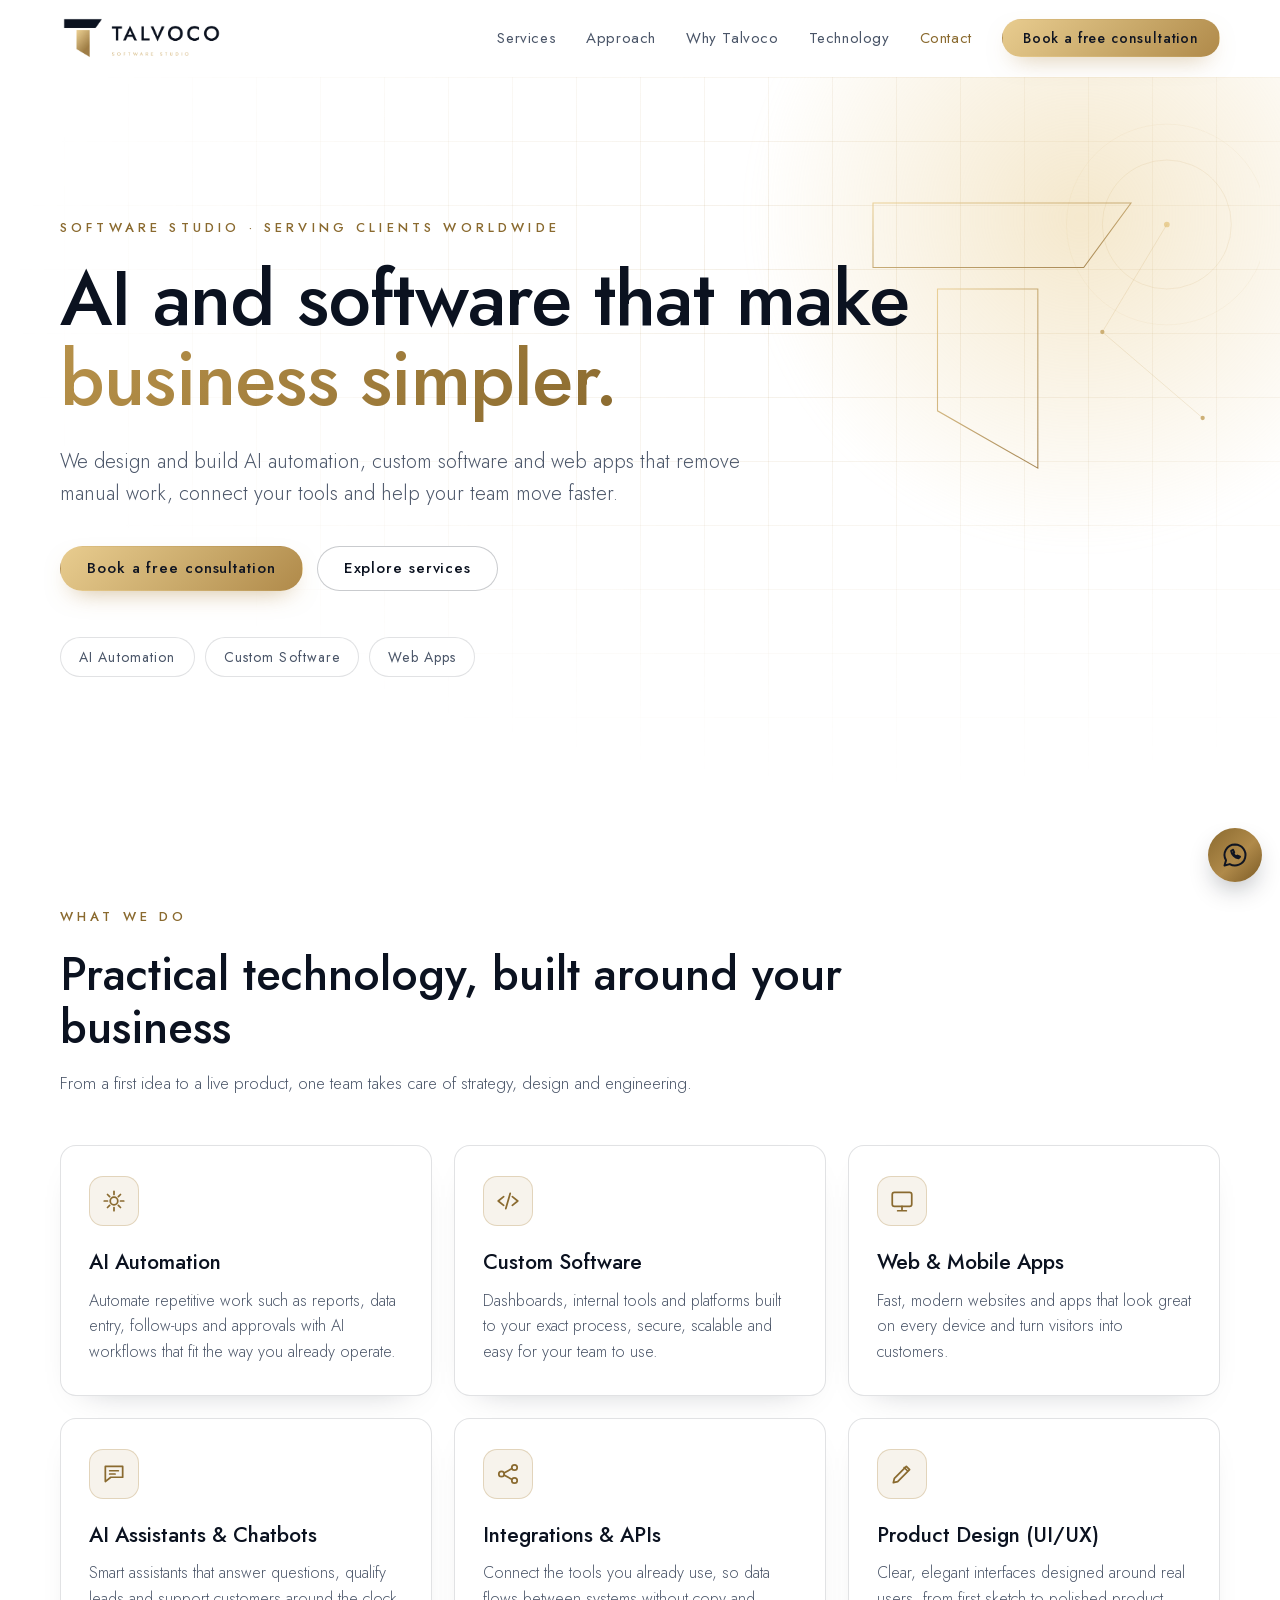
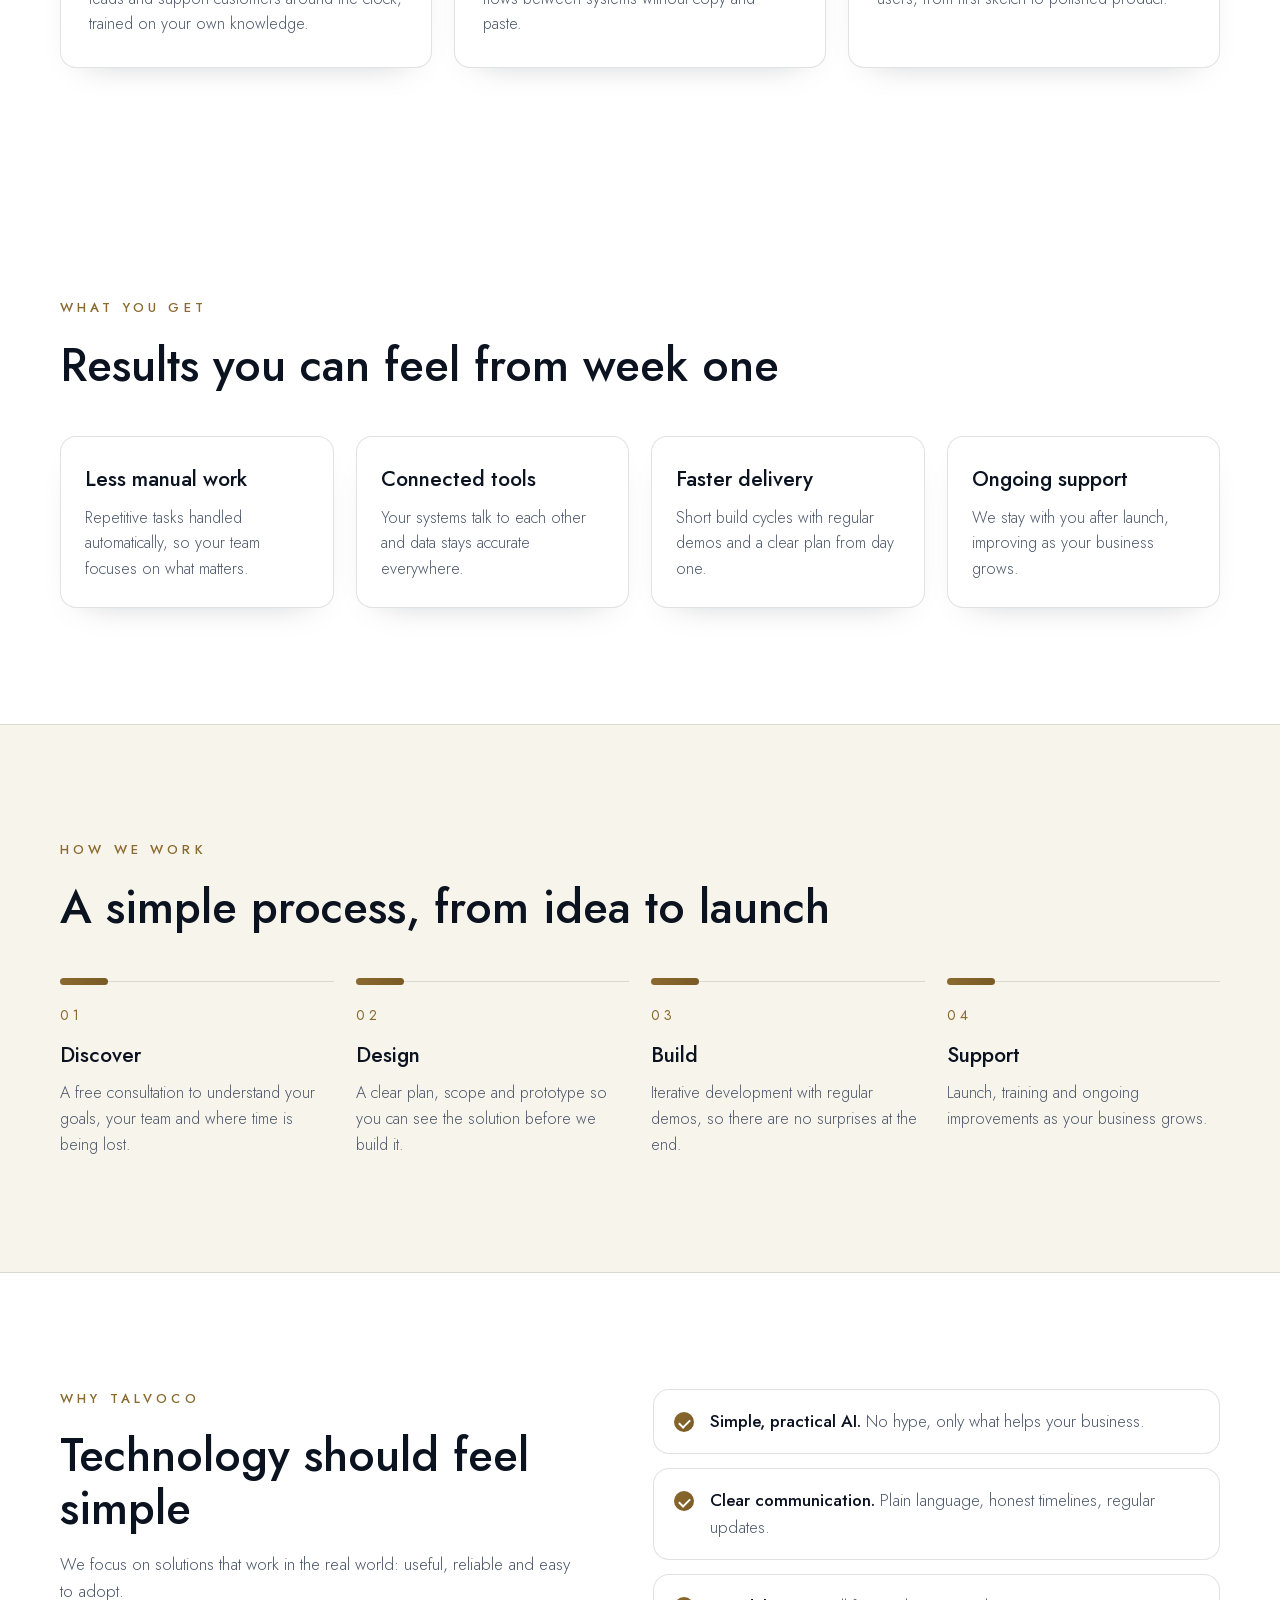
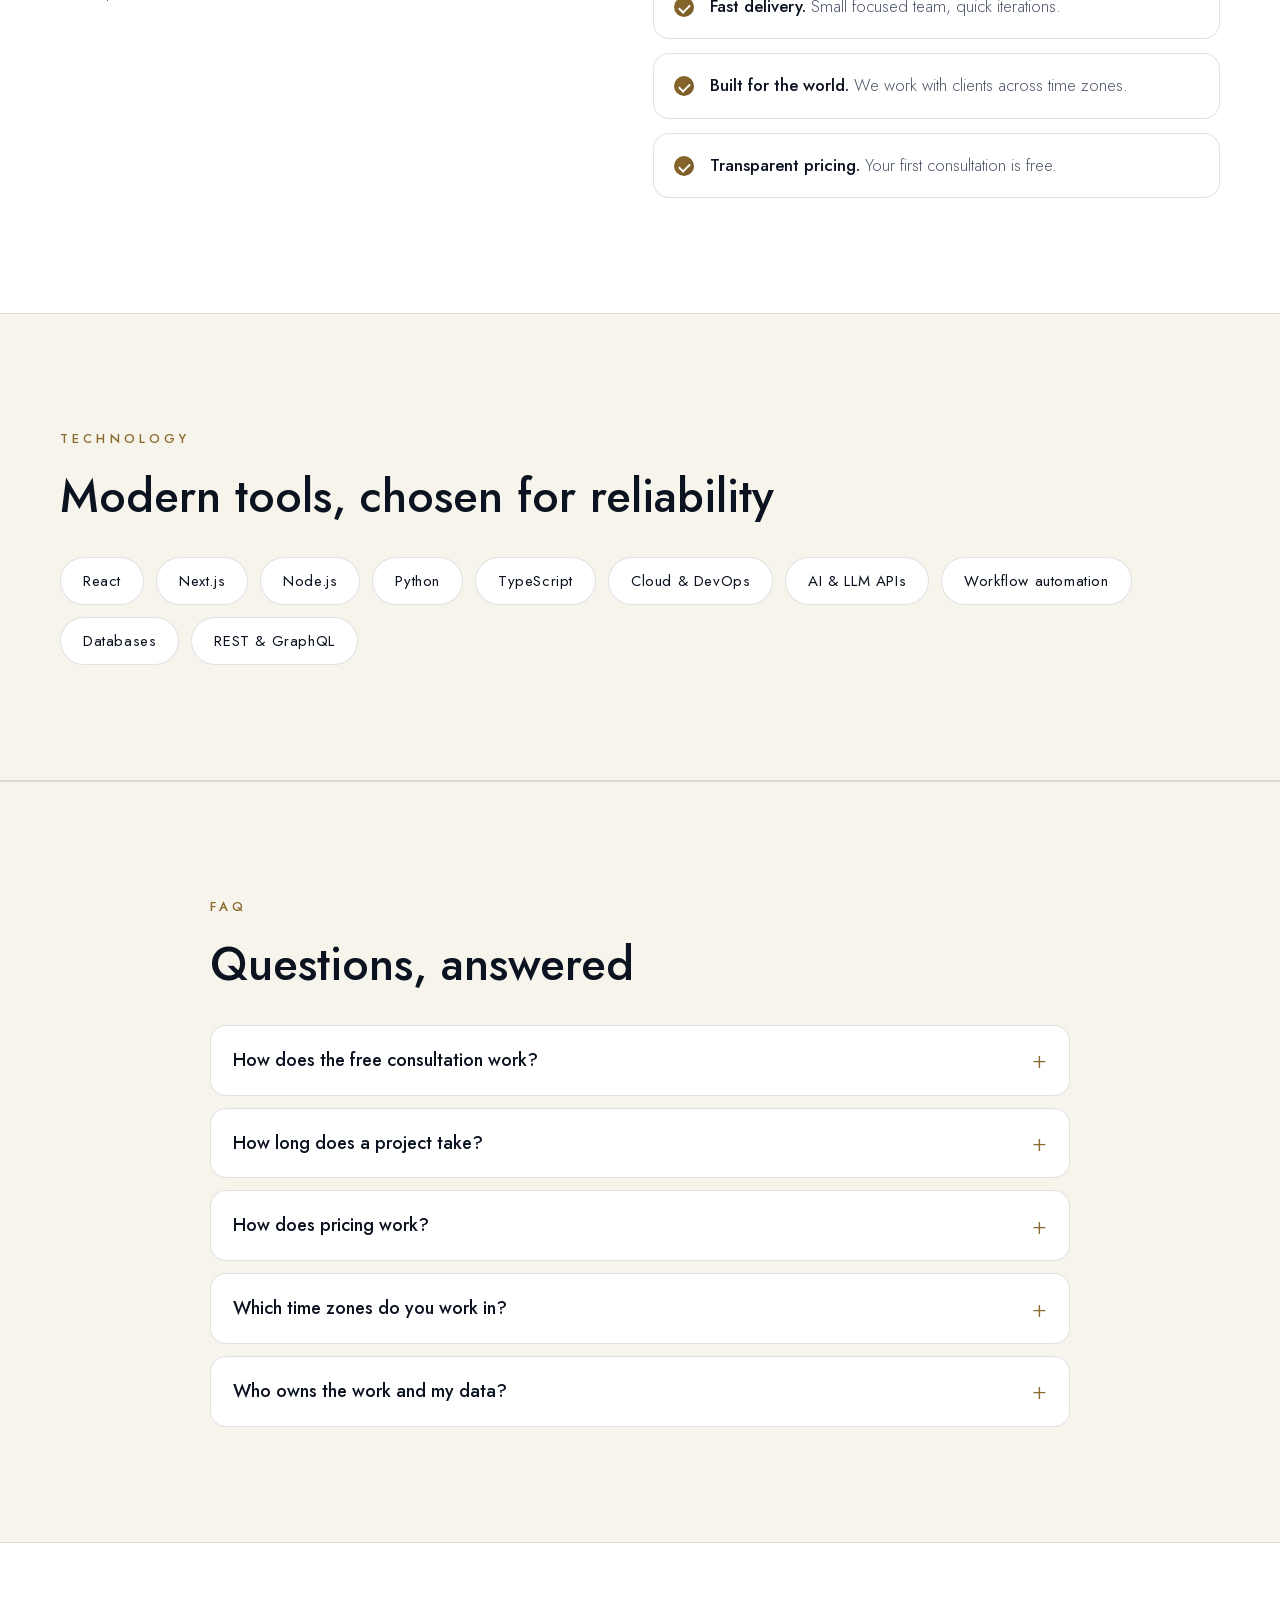
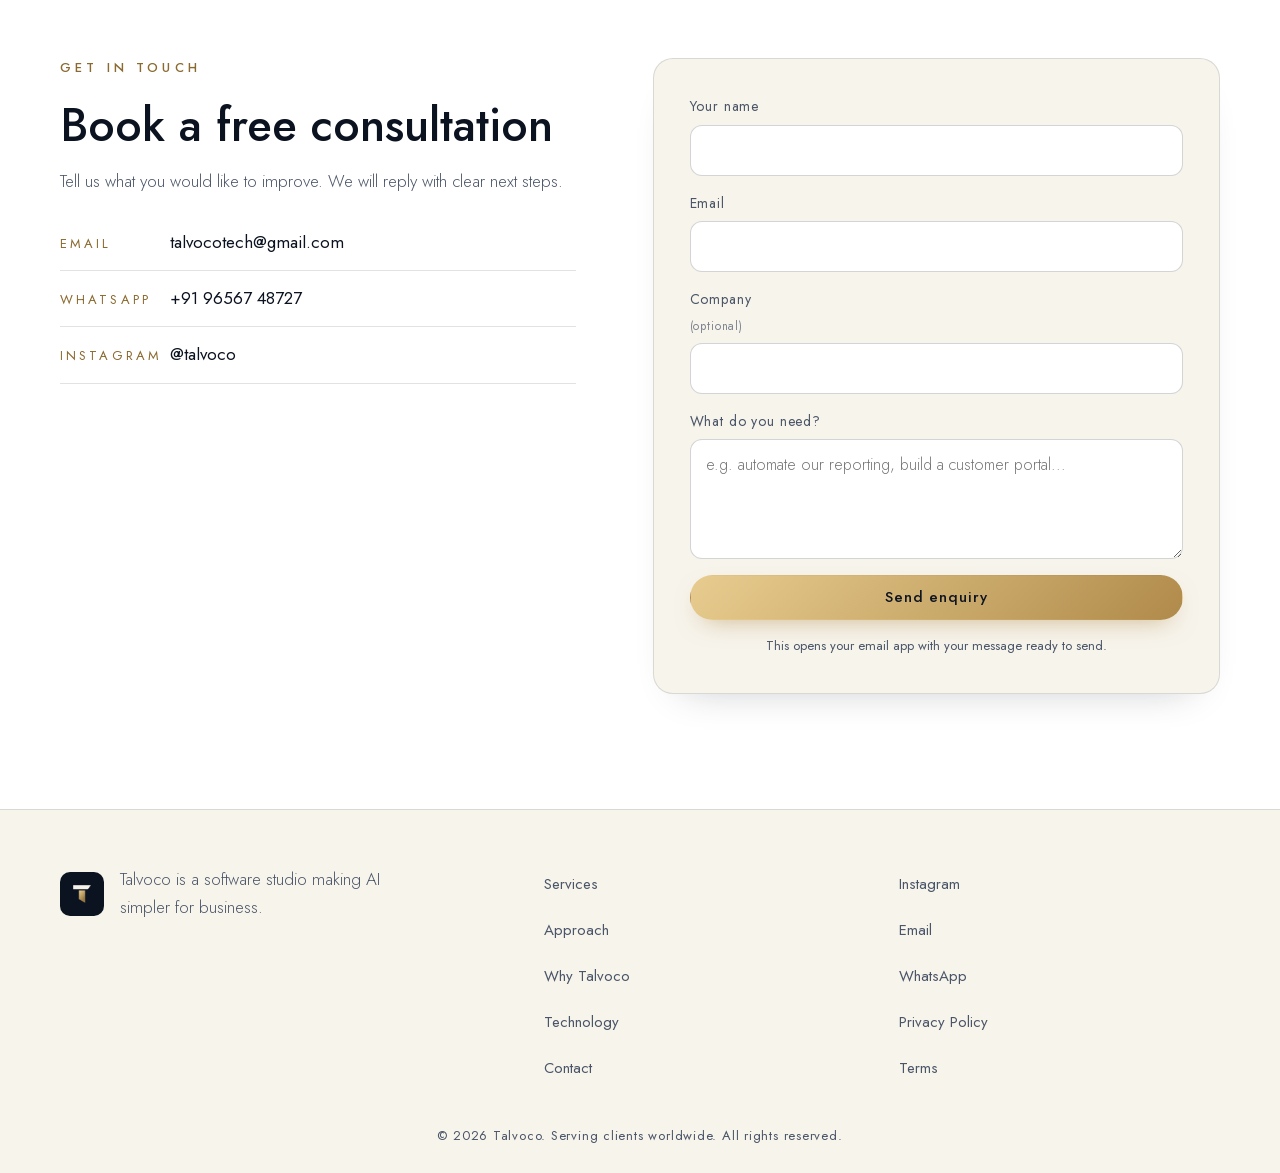
==== commit 20aaf7b0: "White theme, light logo, remove phone bottom bar Co-Authored-By: Claude Sonnet 5.5 <noreply@anthropi" ====
--- a/index.html
+++ b/index.html
@@ -5,7 +5,7 @@
 <meta name="viewport" content="width=device-width, initial-scale=1">
 <title>Talvoco | AI Automation, Custom Software & Web Apps</title>
 <meta name="description" content="Talvoco is a software studio on a mission to make AI simpler for business. AI automation, custom software and web apps for companies worldwide. Book a free consultation.">
-<meta name="theme-color" content="#0B1220">
+<meta name="theme-color" content="#FFFFFF">
 <link rel="canonical" href="https://talvoco.com/">
 <link rel="icon" href="assets/img/favicon.ico" sizes="any">
 <link rel="icon" type="image/png" sizes="32x32" href="assets/img/favicon-32.png">
@@ -26,7 +26,7 @@
 <a class="skip" href="#main">Skip to content</a>
 <header class="site-header" id="top">
   <div class="wrap bar">
-    <a class="brand" href="#top" aria-label="Talvoco home"><img src="assets/img/logo-dark.webp" alt="Talvoco Software Studio" width="180" height="51"></a>
+    <a class="brand" href="#top" aria-label="Talvoco home"><img src="assets/img/logo-light.webp" alt="Talvoco Software Studio" width="180" height="51"></a>
     <nav id="nav" class="nav" aria-label="Main">
       <a href="#services">Services</a><a href="#approach">Approach</a><a href="#why">Why Talvoco</a><a href="#technology">Technology</a><a href="#contact">Contact</a><a class="btn btn-gold nav-cta" href="#contact">Book a free consultation</a>
     </nav>
@@ -167,7 +167,6 @@
   <p class="copy">© <span id="yr">2026</span> Talvoco. Serving clients worldwide. All rights reserved.</p>
 </footer>
 <a class="wa-float" href="https://wa.me/919656748727" target="_blank" rel="noopener" aria-label="Chat on WhatsApp"><svg viewBox="0 0 24 24" aria-hidden="true"><path d="M12 3a9 9 0 0 0-7.7 13.6L3 21l4.5-1.2A9 9 0 1 0 12 3z"/><path d="M8.7 8.5c.3 3 3.3 6 6.3 6.3l1.3-1.3-2.2-1-1 .7a5 5 0 0 1-2.5-2.5l.7-1-1-2.2z"/></svg></a>
-<div class="m-bar"><a class="m-main" href="#contact">Book a free consultation</a><a class="m-wa" href="https://wa.me/919656748727" target="_blank" rel="noopener" aria-label="Chat on WhatsApp">WhatsApp</a></div>
 <button class="to-top" id="toTop" aria-label="Back to top"><svg viewBox="0 0 24 24" aria-hidden="true"><path d="M6 15l6-6 6 6"/></svg></button>
 <script src="assets/js/main.js" defer></script>
 </body>
--- a/assets/css/style.css
+++ b/assets/css/style.css
@@ -99,7 +99,6 @@
 .wa-float:hover{transform:scale(1.07)}.wa-float svg{width:28px;height:28px;fill:none;stroke:#101522;stroke-width:1.7;stroke-linecap:round;stroke-linejoin:round}
 .to-top{position:fixed;right:24px;bottom:84px;z-index:55;width:44px;height:44px;border-radius:50%;border:1px solid var(--line);background:rgba(16,26,46,.92);cursor:pointer;display:grid;place-items:center;opacity:0;visibility:hidden;transition:opacity .25s,visibility .25s}
 .to-top.show{opacity:1;visibility:visible}.to-top svg{width:22px;height:22px;fill:none;stroke:var(--gold1);stroke-width:2;stroke-linecap:round;stroke-linejoin:round}
-.m-bar{display:none}
 .site-footer nav a,.foot-links a{padding:6px 0;display:inline-block}
 body.menu-open{overflow:hidden}
 .legal{padding:70px 0 90px}.legal .wrap{max-width:820px}.legal h1{font-size:clamp(32px,5vw,48px);max-width:none;margin-bottom:8px}.legal h2{font-size:24px;margin:34px 0 10px;max-width:none}.legal p,.legal li{color:var(--muted);font-weight:300;margin-bottom:10px}.legal ul{list-style:disc;padding-left:22px}.legal a{color:var(--gold1);text-decoration:underline}
@@ -110,9 +109,7 @@
  .hero-art{top:auto;bottom:-30px;right:-30px;width:78vw;opacity:.18}
  .nav a{min-height:48px;display:flex;align-items:center}
  .site-footer nav a,.foot-links a{padding:11px 0}
- .m-bar{display:flex;position:fixed;left:0;right:0;bottom:0;z-index:58;justify-content:center;align-items:center;min-height:56px;padding-bottom:env(safe-area-inset-bottom);background:linear-gradient(135deg,var(--gold1),var(--gold) 55%,var(--gold2));color:#101522;font-weight:500;letter-spacing:.06em;font-size:16px;box-shadow:0 -10px 30px -12px rgba(0,0,0,.6)}
  .wa-float{bottom:76px;right:14px;width:50px;height:50px}.to-top{bottom:136px;right:19px}
- body{padding-bottom:56px}
  input,textarea{font-size:16px!important}
 }
 .nav a:not(.btn){padding:10px 2px}
@@ -165,11 +162,40 @@
 }
 @media (max-width:360px){.pills li{padding:6px 10px;font-size:12px}h1{font-size:33px}}
 
-@media (max-width:600px){
- .wa-float,.to-top{display:none}
- .m-bar{display:flex;padding:0;gap:0;background:none;box-shadow:0 -10px 30px -12px rgba(0,0,0,.7);align-items:stretch;min-height:58px;padding-bottom:env(safe-area-inset-bottom);background:var(--navy)}
- .m-bar a{display:flex;align-items:center;justify-content:center;font-size:15.5px;font-weight:500;letter-spacing:.05em}
- .m-main{flex:1;background:linear-gradient(135deg,var(--gold1),var(--gold) 55%,var(--gold2));color:#101522}
- .m-wa{flex:0 0 112px;border-top:1px solid var(--line);color:var(--gold1);background:var(--navy2)}
- body{padding-bottom:58px}
-}
+@media (max-width:600px){.wa-float,.to-top{display:none}}
+
+/* ===== WHITE THEME (same brand gold + navy) ===== */
+:root{--navy:#FFFFFF;--navy2:#F7F4EC;--navy3:#EFEAE0;--ivory:#0B1220;--muted:#4A5568;--gold:#B08A4A;--gold1:#8A6A2F;--gold2:#7A5A25;--line:rgba(11,18,32,.12);--line-gold:rgba(176,138,74,.5)}
+body{background:#fff;color:var(--ivory)}
+.site-header{background:rgba(255,255,255,.88)}
+.site-header.scrolled{border-bottom-color:var(--line);box-shadow:0 8px 30px -22px rgba(11,18,32,.35)}
+.nav a{color:var(--muted)}.nav a:hover,.nav a.active{color:var(--gold1)}
+.burger span{background:var(--ivory)}
+.btn-gold{background:linear-gradient(135deg,#E8CC8F,#C9A96A 55%,#B08A4A);color:#101522;box-shadow:0 10px 26px -12px rgba(176,138,74,.7)}
+.btn-ghost{border-color:rgba(11,18,32,.22);color:var(--ivory);background:#fff}.btn-ghost:hover{border-color:var(--gold);background:var(--navy2)}
+.hero:before{background-image:linear-gradient(rgba(176,138,74,.13) 1px,transparent 1px),linear-gradient(90deg,rgba(176,138,74,.13) 1px,transparent 1px)}
+.glow{background:radial-gradient(circle,rgba(232,204,143,.45),transparent 65%)}
+.eyebrow,.num,.contact-list span{color:var(--gold1)}
+.gold-text{background:linear-gradient(135deg,#B8924A,#8A6A2F);-webkit-background-clip:text;background-clip:text}
+.pills li{background:#fff;color:var(--muted)}
+.alt{background:var(--navy2);border-block:1px solid var(--line)}
+.panel,.grid4 li{background:#fff;border-color:var(--line);box-shadow:0 14px 34px -26px rgba(11,18,32,.35)}
+.panel:hover{border-color:var(--line-gold);box-shadow:0 24px 46px -26px rgba(176,138,74,.55)}
+.ico{background:rgba(176,138,74,.1);border-color:rgba(176,138,74,.3)}.ico svg{stroke:var(--gold1)}
+.steps li{border-top-color:var(--line)}
+.checks li{background:#fff;border-color:var(--line)}.checks li b{color:var(--ivory)}
+.checks li:after{border-color:#fff}
+.chips li{background:#fff;border-color:var(--line);color:var(--ivory)}
+.faq details{background:#fff;border-color:var(--line)}.faq details[open]{border-color:var(--line-gold)}.faq summary:after{color:var(--gold1)}
+.contact-list li{border-bottom-color:var(--line)}.contact-list a:hover{color:var(--gold1)}
+.form{background:var(--navy2);border-color:var(--line);box-shadow:0 20px 40px -30px rgba(11,18,32,.3)}
+.form input,.form textarea{background:#fff;color:var(--ivory);border-color:rgba(11,18,32,.18)}
+.form input:focus,.form textarea:focus{border-color:var(--gold);box-shadow:0 0 0 3px rgba(176,138,74,.18)}
+.form [aria-invalid=true]{border-color:#c0392b}
+.site-footer{background:var(--navy2);border-top:1px solid var(--line)}.site-footer a:hover{color:var(--gold1)}
+.foot-brand img{border-radius:10px}
+.to-top{background:#fff;border-color:var(--line);box-shadow:0 8px 22px -10px rgba(11,18,32,.35)}.to-top svg{stroke:var(--gold1)}
+.wa-float{box-shadow:0 12px 28px -10px rgba(11,18,32,.45)}
+.legal a{color:var(--gold1)}
+@media (max-width:820px){.nav{background:rgba(255,255,255,.98);border-bottom:1px solid var(--line);box-shadow:0 20px 30px -24px rgba(11,18,32,.3)}.nav a{border-bottom-color:var(--line)}.nav a:not(.btn){color:var(--ivory)}.nav .nav-cta{color:#101522!important}}
+@media (max-width:600px){.hero-art{display:none}.glow{opacity:.8}.grid3.snap .panel{box-shadow:0 12px 28px -22px rgba(11,18,32,.4)}}
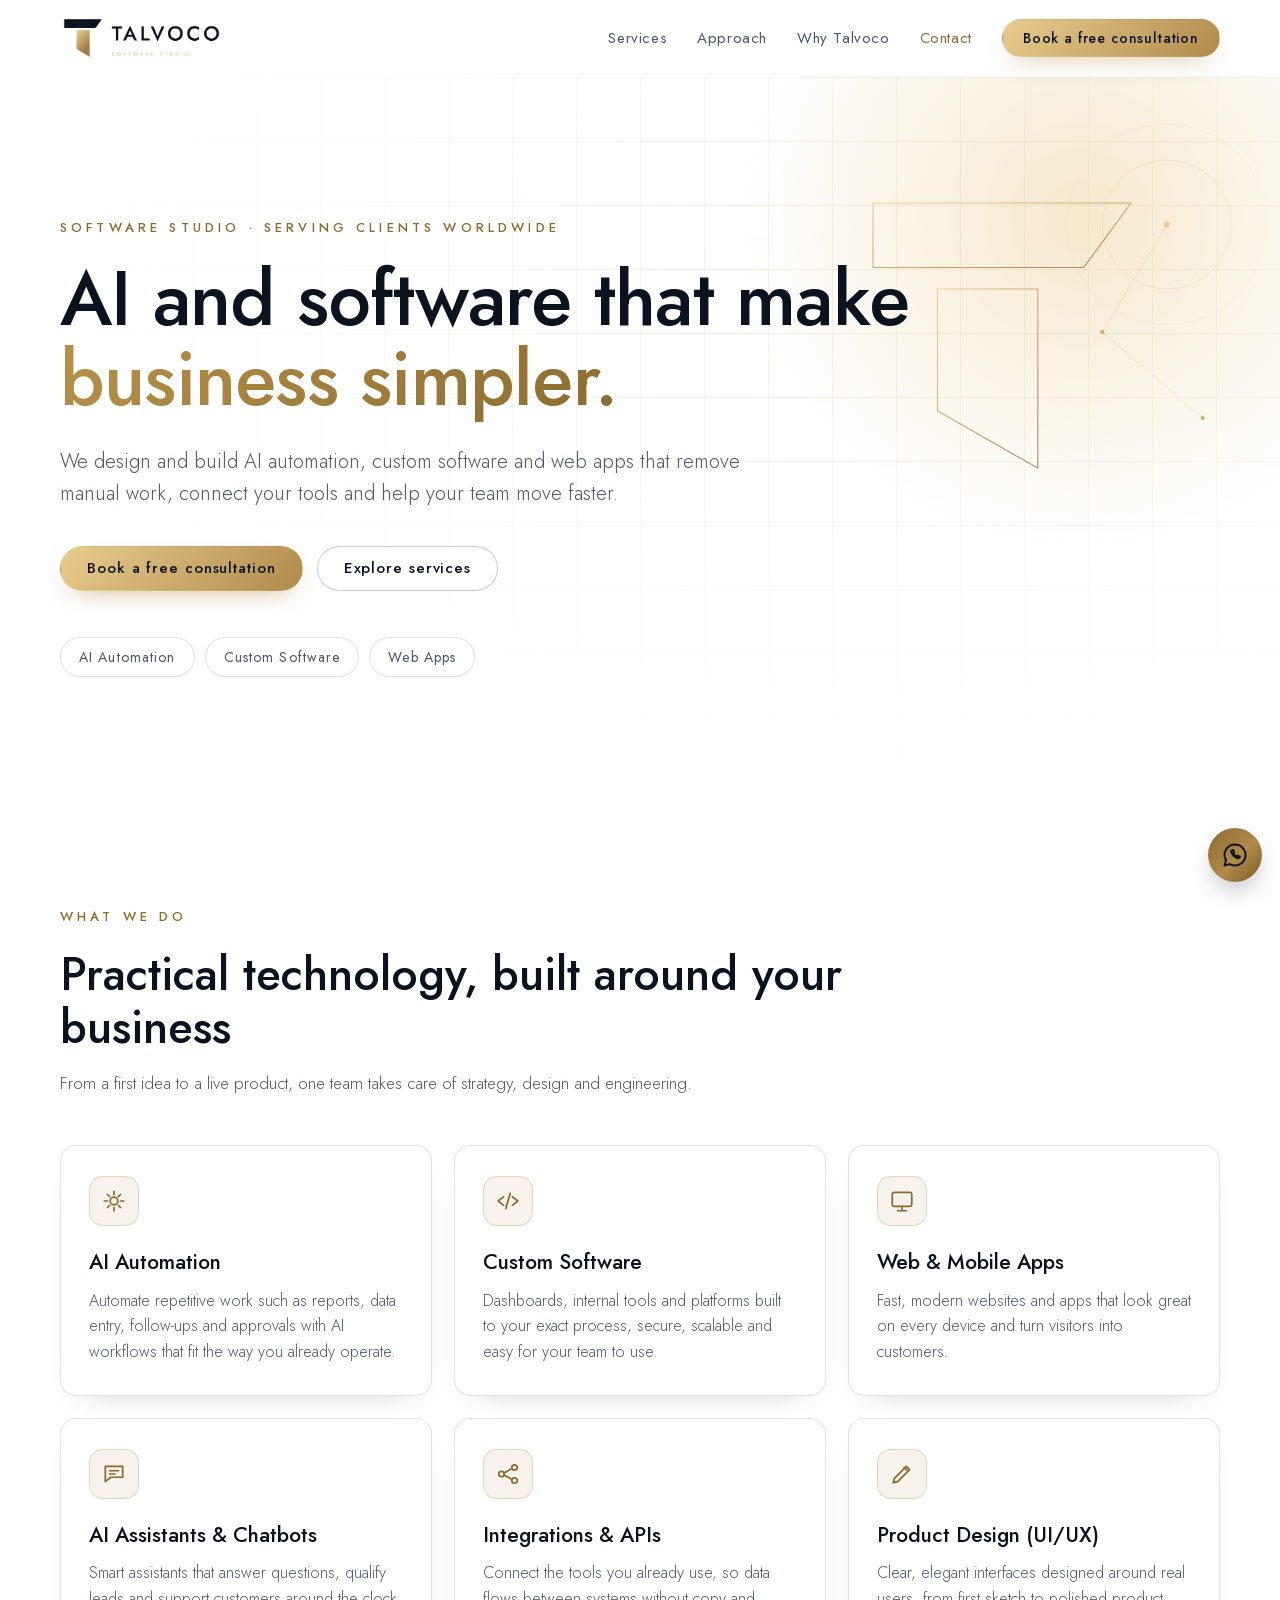
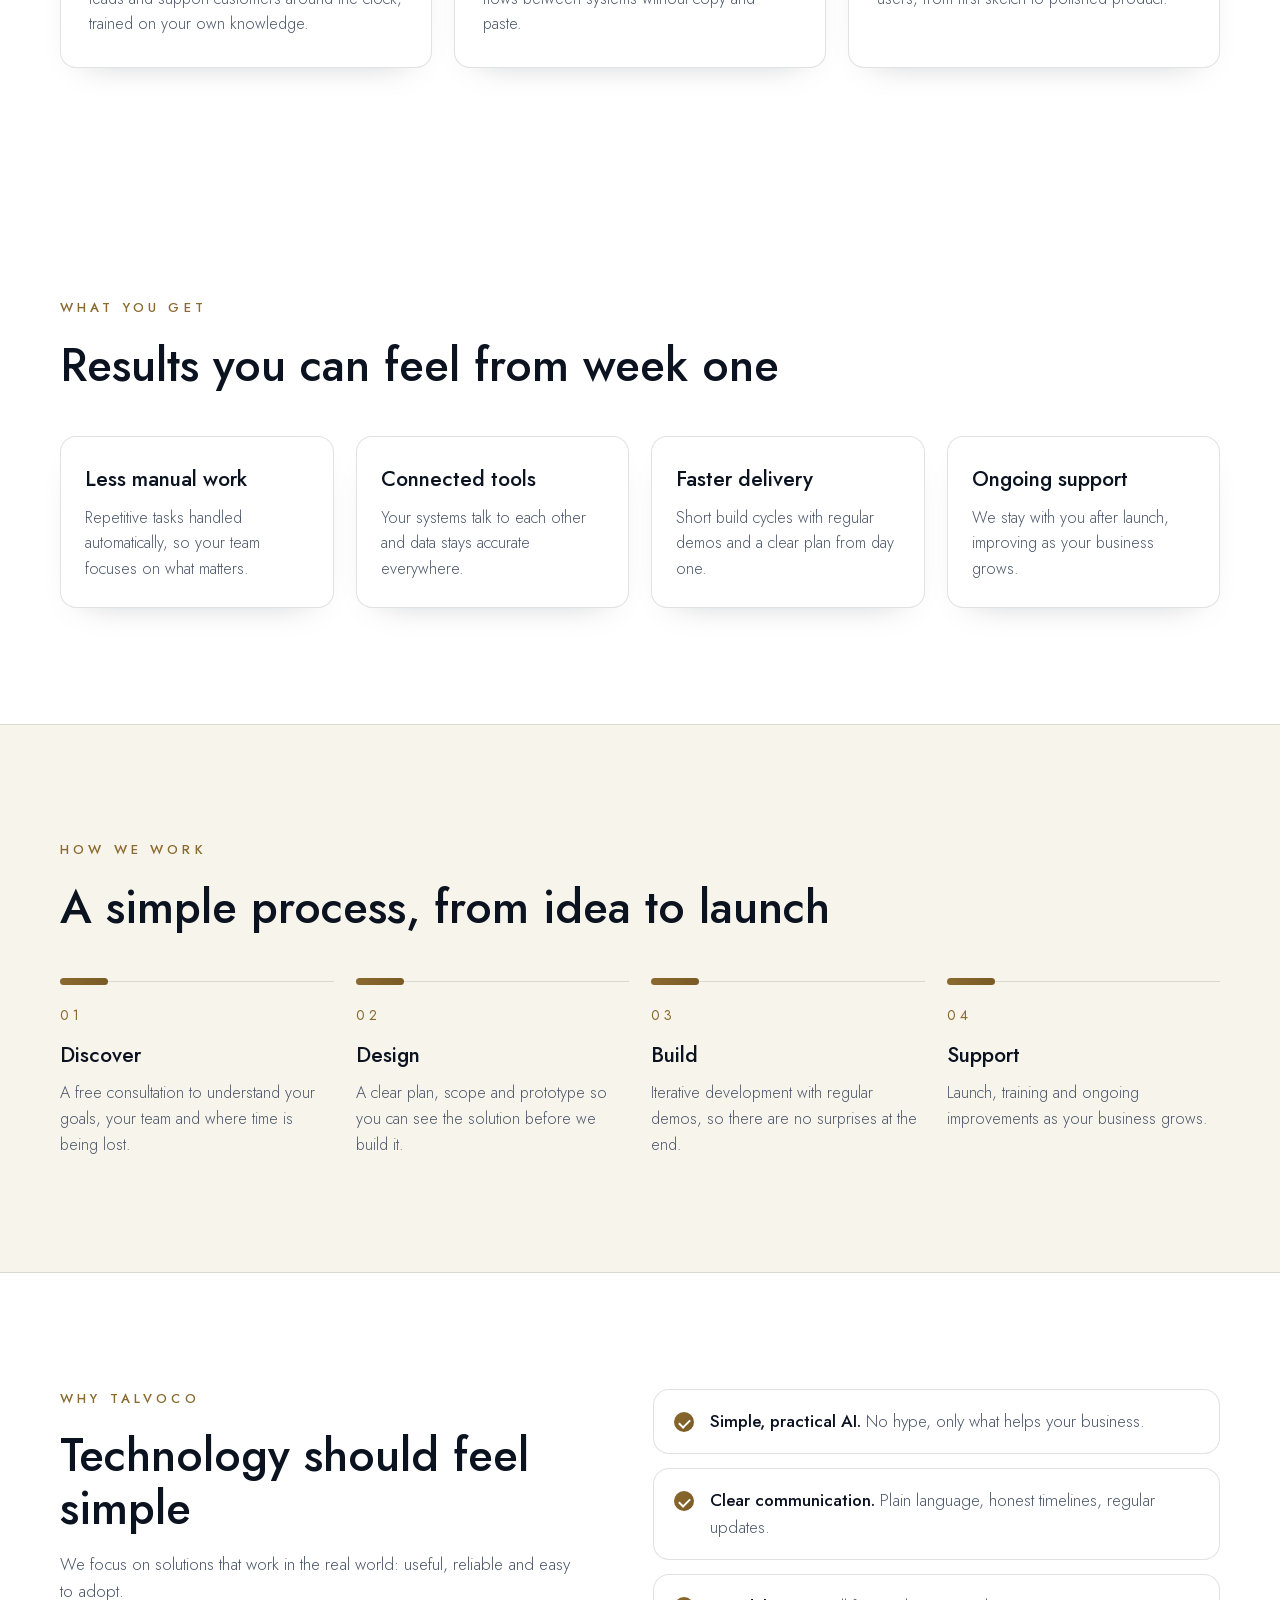
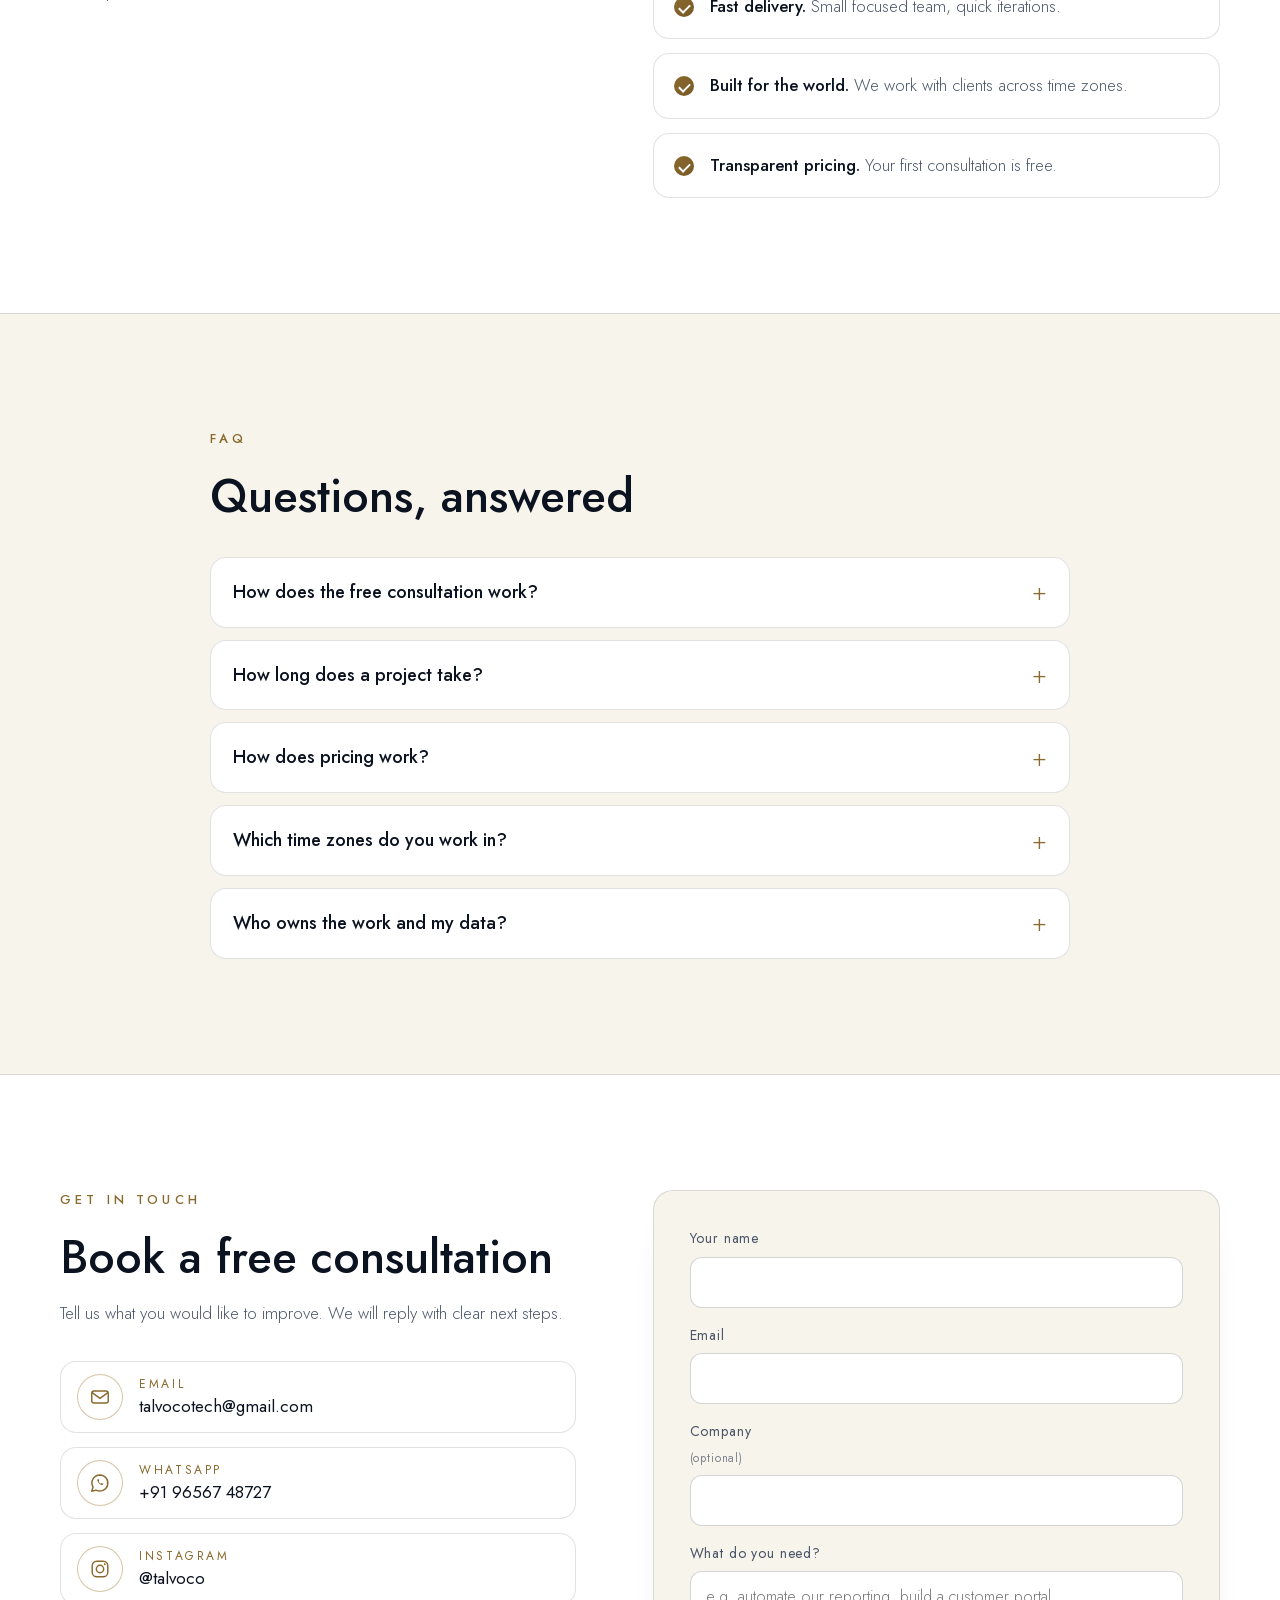
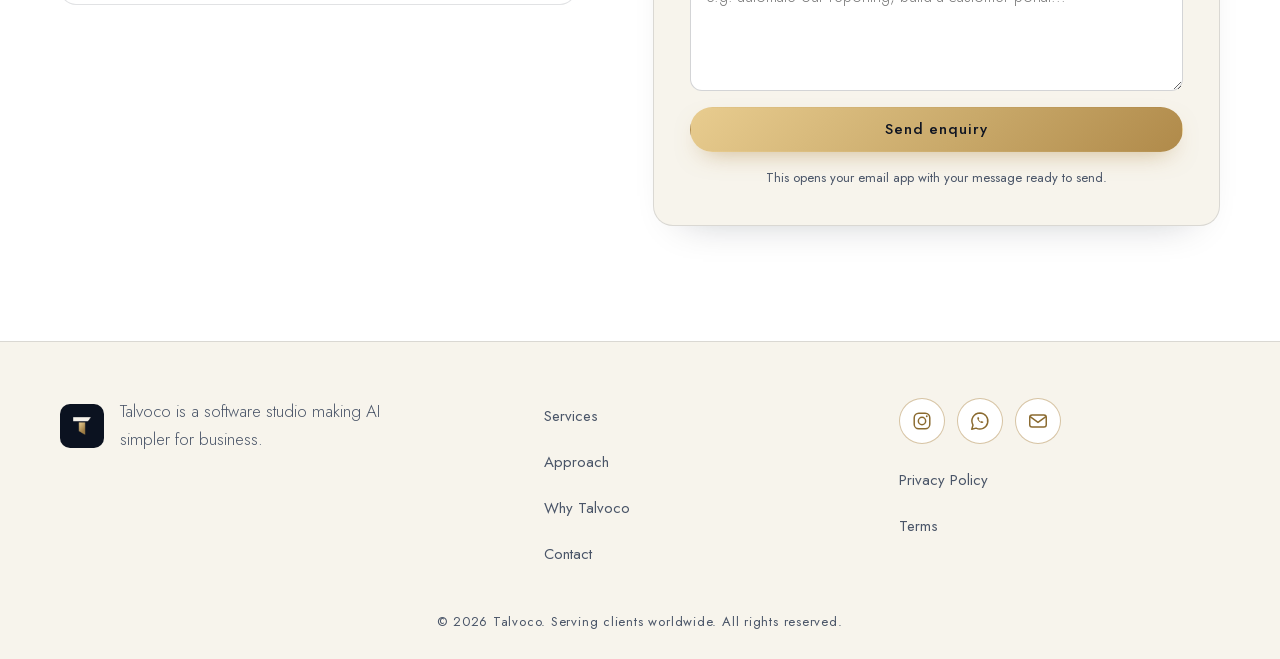
==== commit 3996bcd3: "Social icons, remove Technology section, mobile fixes Co-Authored-By: Claude Sonnet 5.5 <noreply@ant" ====
--- a/index.html
+++ b/index.html
@@ -28,7 +28,7 @@
   <div class="wrap bar">
     <a class="brand" href="#top" aria-label="Talvoco home"><img src="assets/img/logo-light.webp" alt="Talvoco Software Studio" width="180" height="51"></a>
     <nav id="nav" class="nav" aria-label="Main">
-      <a href="#services">Services</a><a href="#approach">Approach</a><a href="#why">Why Talvoco</a><a href="#technology">Technology</a><a href="#contact">Contact</a><a class="btn btn-gold nav-cta" href="#contact">Book a free consultation</a>
+      <a href="#services">Services</a><a href="#approach">Approach</a><a href="#why">Why Talvoco</a><a href="#contact">Contact</a><a class="btn btn-gold nav-cta" href="#contact">Book a free consultation</a>
     </nav>
     <a class="btn btn-gold btn-sm hide-sm" href="#contact">Book a free consultation</a>
     <button class="burger" id="burger" aria-label="Menu" aria-expanded="false" aria-controls="nav"><span></span><span></span></button>
@@ -112,14 +112,6 @@
   </div>
 </section>
 
-<section id="technology" class="section alt">
-  <div class="wrap">
-    <p class="eyebrow">Technology</p>
-    <h2>Modern tools, chosen for reliability</h2>
-    <ul class="chips"><li>React</li><li>Next.js</li><li>Node.js</li><li>Python</li><li>TypeScript</li><li>Cloud &amp; DevOps</li><li>AI &amp; LLM APIs</li><li>Workflow automation</li><li>Databases</li><li>REST &amp; GraphQL</li></ul>
-  </div>
-</section>
-
 <section id="faq" class="section alt">
   <div class="wrap faq-wrap">
     <p class="eyebrow">FAQ</p>
@@ -141,9 +133,9 @@
       <h2>Book a free consultation</h2>
       <p class="sub">Tell us what you would like to improve. We will reply with clear next steps.</p>
       <ul class="contact-list">
-        <li><span>Email</span><a href="mailto:talvocotech@gmail.com">talvocotech@gmail.com</a></li>
-        <li><span>WhatsApp</span><a href="https://wa.me/919656748727" target="_blank" rel="noopener">+91 96567 48727</a></li>
-        <li><span>Instagram</span><a href="https://www.instagram.com/talvoco" target="_blank" rel="noopener">@talvoco</a></li>
+        <li><a class="ci" href="mailto:talvocotech@gmail.com"><span class="soc"><svg viewBox="0 0 24 24" aria-hidden="true"><rect x="3" y="5.5" width="18" height="13" rx="2.5"/><path d="M3.8 7.5l8.2 6 8.2-6"/></svg></span><span class="ct"><small>Email</small>talvocotech@gmail.com</span></a></li>
+        <li><a class="ci" href="https://wa.me/919656748727" target="_blank" rel="noopener"><span class="soc"><svg viewBox="0 0 24 24" aria-hidden="true"><path d="M12 3.2a8.8 8.8 0 0 0-7.6 13.2L3 21l4.7-1.2A8.8 8.8 0 1 0 12 3.2z"/><path d="M9 8.4c.2 2.9 2.9 5.6 5.7 5.9l1.2-1.2-2.1-1-.9.7a4.6 4.6 0 0 1-2.4-2.4l.7-.9-1-2.1z" fill="currentColor" stroke="none"/></svg></span><span class="ct"><small>WhatsApp</small>+91 96567 48727</span></a></li>
+        <li><a class="ci" href="https://www.instagram.com/talvoco" target="_blank" rel="noopener"><span class="soc"><svg viewBox="0 0 24 24" aria-hidden="true"><rect x="3.5" y="3.5" width="17" height="17" rx="5"/><circle cx="12" cy="12" r="4"/><circle cx="17.2" cy="6.8" r="1" fill="currentColor" stroke="none"/></svg></span><span class="ct"><small>Instagram</small>@talvoco</span></a></li>
       </ul>
     </div>
     <form id="form" class="form" novalidate aria-describedby="note">
@@ -161,8 +153,8 @@
 <footer class="site-footer">
   <div class="wrap foot">
     <div class="foot-brand"><img src="assets/img/mark.png" alt="" width="44" height="44"><p>Talvoco is a software studio making AI simpler for business.</p></div>
-    <nav aria-label="Footer"><a href="#services">Services</a><a href="#approach">Approach</a><a href="#why">Why Talvoco</a><a href="#technology">Technology</a><a href="#contact">Contact</a></nav>
-    <div class="foot-links"><a href="https://www.instagram.com/talvoco" target="_blank" rel="noopener">Instagram</a><a href="mailto:talvocotech@gmail.com">Email</a><a href="https://wa.me/919656748727" target="_blank" rel="noopener">WhatsApp</a><a href="privacy.html">Privacy Policy</a><a href="terms.html">Terms</a></div>
+    <nav aria-label="Footer"><a href="#services">Services</a><a href="#approach">Approach</a><a href="#why">Why Talvoco</a><a href="#contact">Contact</a></nav>
+    <div class="foot-links"><div class="socials"><a class="soc" href="https://www.instagram.com/talvoco" target="_blank" rel="noopener" aria-label="Instagram"><svg viewBox="0 0 24 24" aria-hidden="true"><rect x="3.5" y="3.5" width="17" height="17" rx="5"/><circle cx="12" cy="12" r="4"/><circle cx="17.2" cy="6.8" r="1" fill="currentColor" stroke="none"/></svg></a><a class="soc" href="https://wa.me/919656748727" target="_blank" rel="noopener" aria-label="WhatsApp"><svg viewBox="0 0 24 24" aria-hidden="true"><path d="M12 3.2a8.8 8.8 0 0 0-7.6 13.2L3 21l4.7-1.2A8.8 8.8 0 1 0 12 3.2z"/><path d="M9 8.4c.2 2.9 2.9 5.6 5.7 5.9l1.2-1.2-2.1-1-.9.7a4.6 4.6 0 0 1-2.4-2.4l.7-.9-1-2.1z" fill="currentColor" stroke="none"/></svg></a><a class="soc" href="mailto:talvocotech@gmail.com" aria-label="Email"><svg viewBox="0 0 24 24" aria-hidden="true"><rect x="3" y="5.5" width="18" height="13" rx="2.5"/><path d="M3.8 7.5l8.2 6 8.2-6"/></svg></a></div><a href="privacy.html">Privacy Policy</a><a href="terms.html">Terms</a></div>
   </div>
   <p class="copy">© <span id="yr">2026</span> Talvoco. Serving clients worldwide. All rights reserved.</p>
 </footer>
--- a/assets/css/style.css
+++ b/assets/css/style.css
@@ -199,3 +199,23 @@
 .legal a{color:var(--gold1)}
 @media (max-width:820px){.nav{background:rgba(255,255,255,.98);border-bottom:1px solid var(--line);box-shadow:0 20px 30px -24px rgba(11,18,32,.3)}.nav a{border-bottom-color:var(--line)}.nav a:not(.btn){color:var(--ivory)}.nav .nav-cta{color:#101522!important}}
 @media (max-width:600px){.hero-art{display:none}.glow{opacity:.8}.grid3.snap .panel{box-shadow:0 12px 28px -22px rgba(11,18,32,.4)}}
+
+/* social icons */
+.soc{display:inline-grid;place-items:center;width:46px;height:46px;border-radius:50%;border:1px solid rgba(176,138,74,.5);color:#8A6A2F;background:#fff;transition:background .25s,color .25s,transform .2s,border-color .25s;flex:none}
+.soc svg{width:22px;height:22px;fill:none;stroke:currentColor;stroke-width:1.6;stroke-linecap:round;stroke-linejoin:round}
+a.soc:hover,.ci:hover .soc{background:linear-gradient(135deg,#E8CC8F,#C9A96A 55%,#B08A4A);color:#101522;border-color:transparent;transform:translateY(-2px)}
+.contact-list li{display:block;border-bottom:0;padding:0}
+.ci{display:flex;align-items:center;gap:16px;padding:12px 16px;border:1px solid var(--line);border-radius:16px;background:#fff;transition:border-color .2s,box-shadow .2s}
+.ci:hover{border-color:rgba(176,138,74,.55);box-shadow:0 16px 30px -22px rgba(176,138,74,.6)}
+.ct{display:grid;font-size:17px;color:var(--ivory);line-height:1.3}.ct small{font-size:12px;letter-spacing:.22em;text-transform:uppercase;color:#8A6A2F;margin-bottom:2px}
+.socials{display:flex;gap:12px;margin-bottom:8px}
+.site-footer .socials a{padding:0}
+@media (max-width:600px){.soc{width:44px;height:44px}.ci{padding:11px 14px;gap:14px}.ct{font-size:16px}.socials{margin-bottom:6px}}
+/* fixes: icon centring + narrow-screen overflow */
+.contact-list span.soc{width:46px;height:46px;font-size:inherit;letter-spacing:normal;text-transform:none;color:#8A6A2F;display:inline-grid}
+.contact-list span.ct{width:auto;min-width:0;font-size:17px;letter-spacing:normal;text-transform:none;color:var(--ivory);overflow-wrap:anywhere}
+.ci:hover span.soc{color:#101522}
+.foot-links .socials a.soc{display:inline-grid;padding:0;width:46px;height:46px}
+.foot-links a.soc svg,.contact-list .soc svg{width:22px;height:22px}
+@media (max-width:600px){.contact-list span.soc,.foot-links .socials a.soc{width:44px;height:44px}.contact-list span.ct{font-size:16px}}
+@media (max-width:360px){.contact-list span.ct{font-size:14.5px}.ci{gap:12px;padding:10px 12px}}
